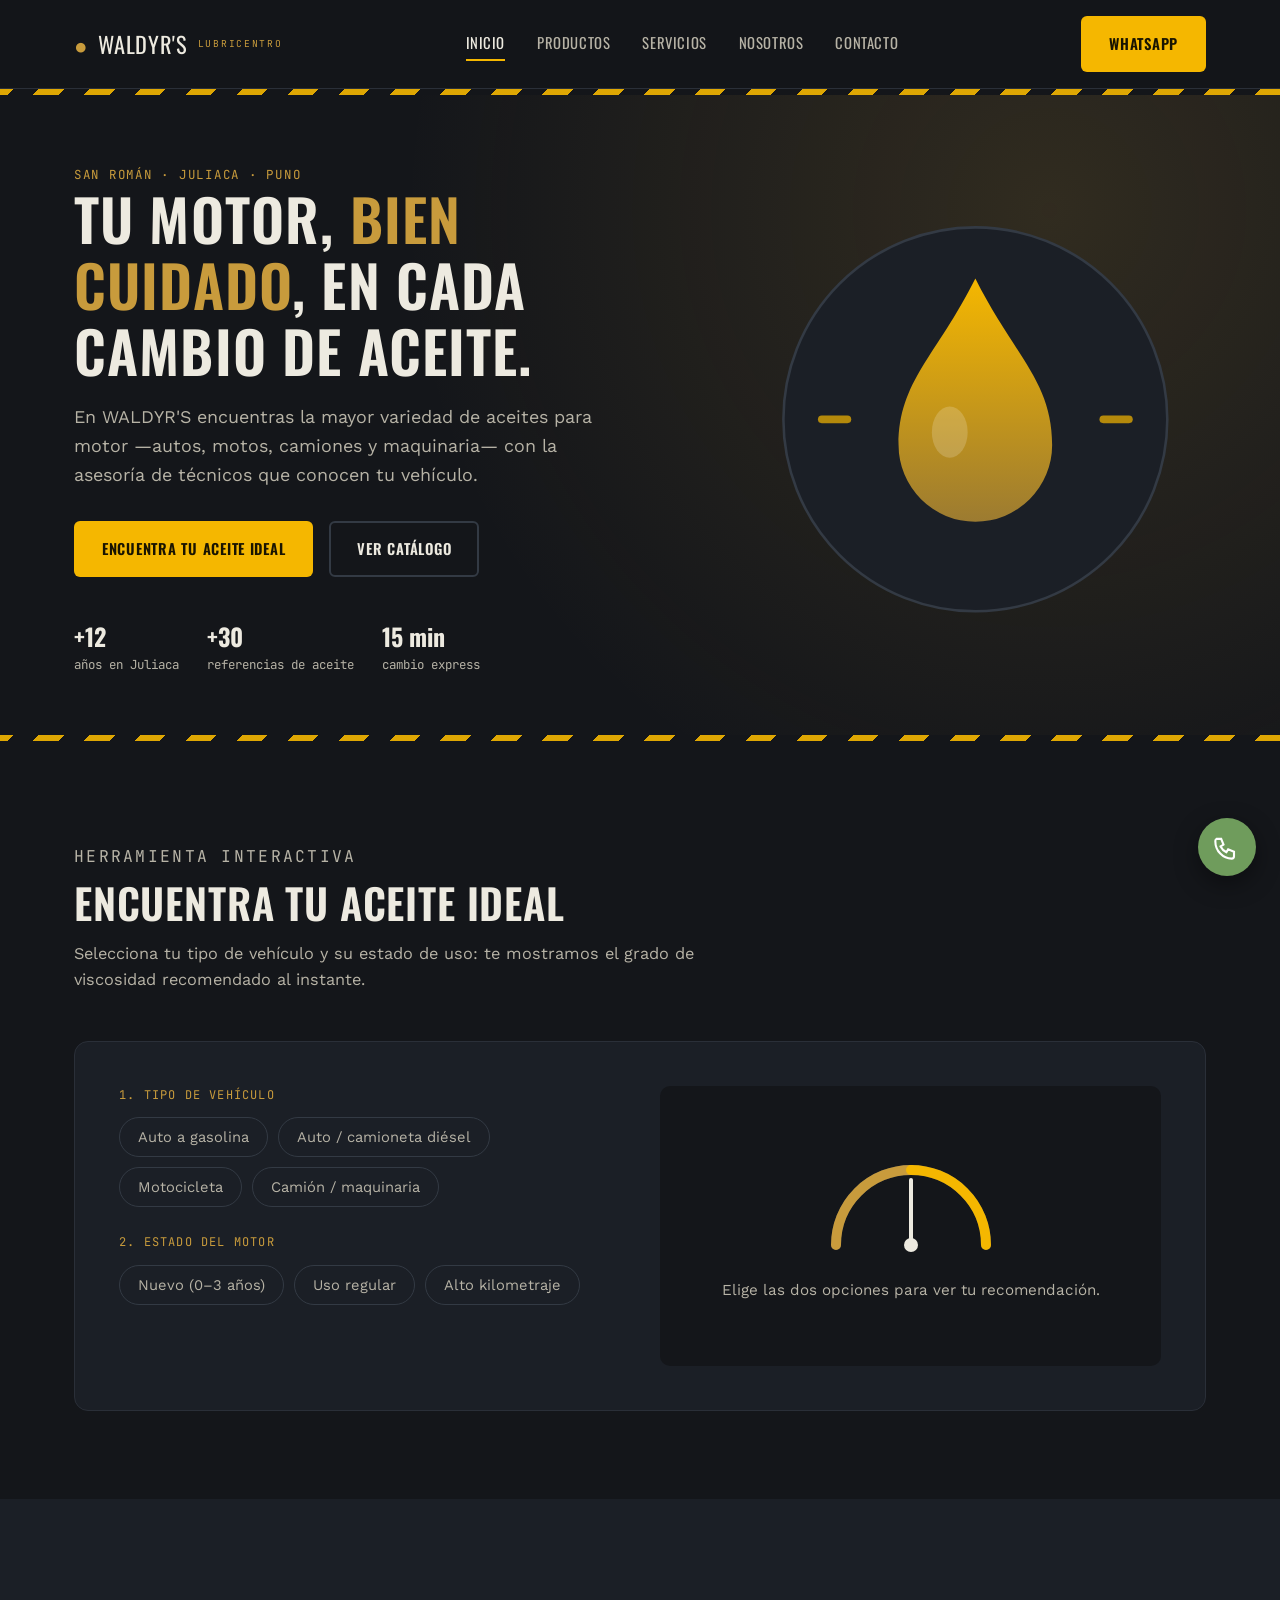
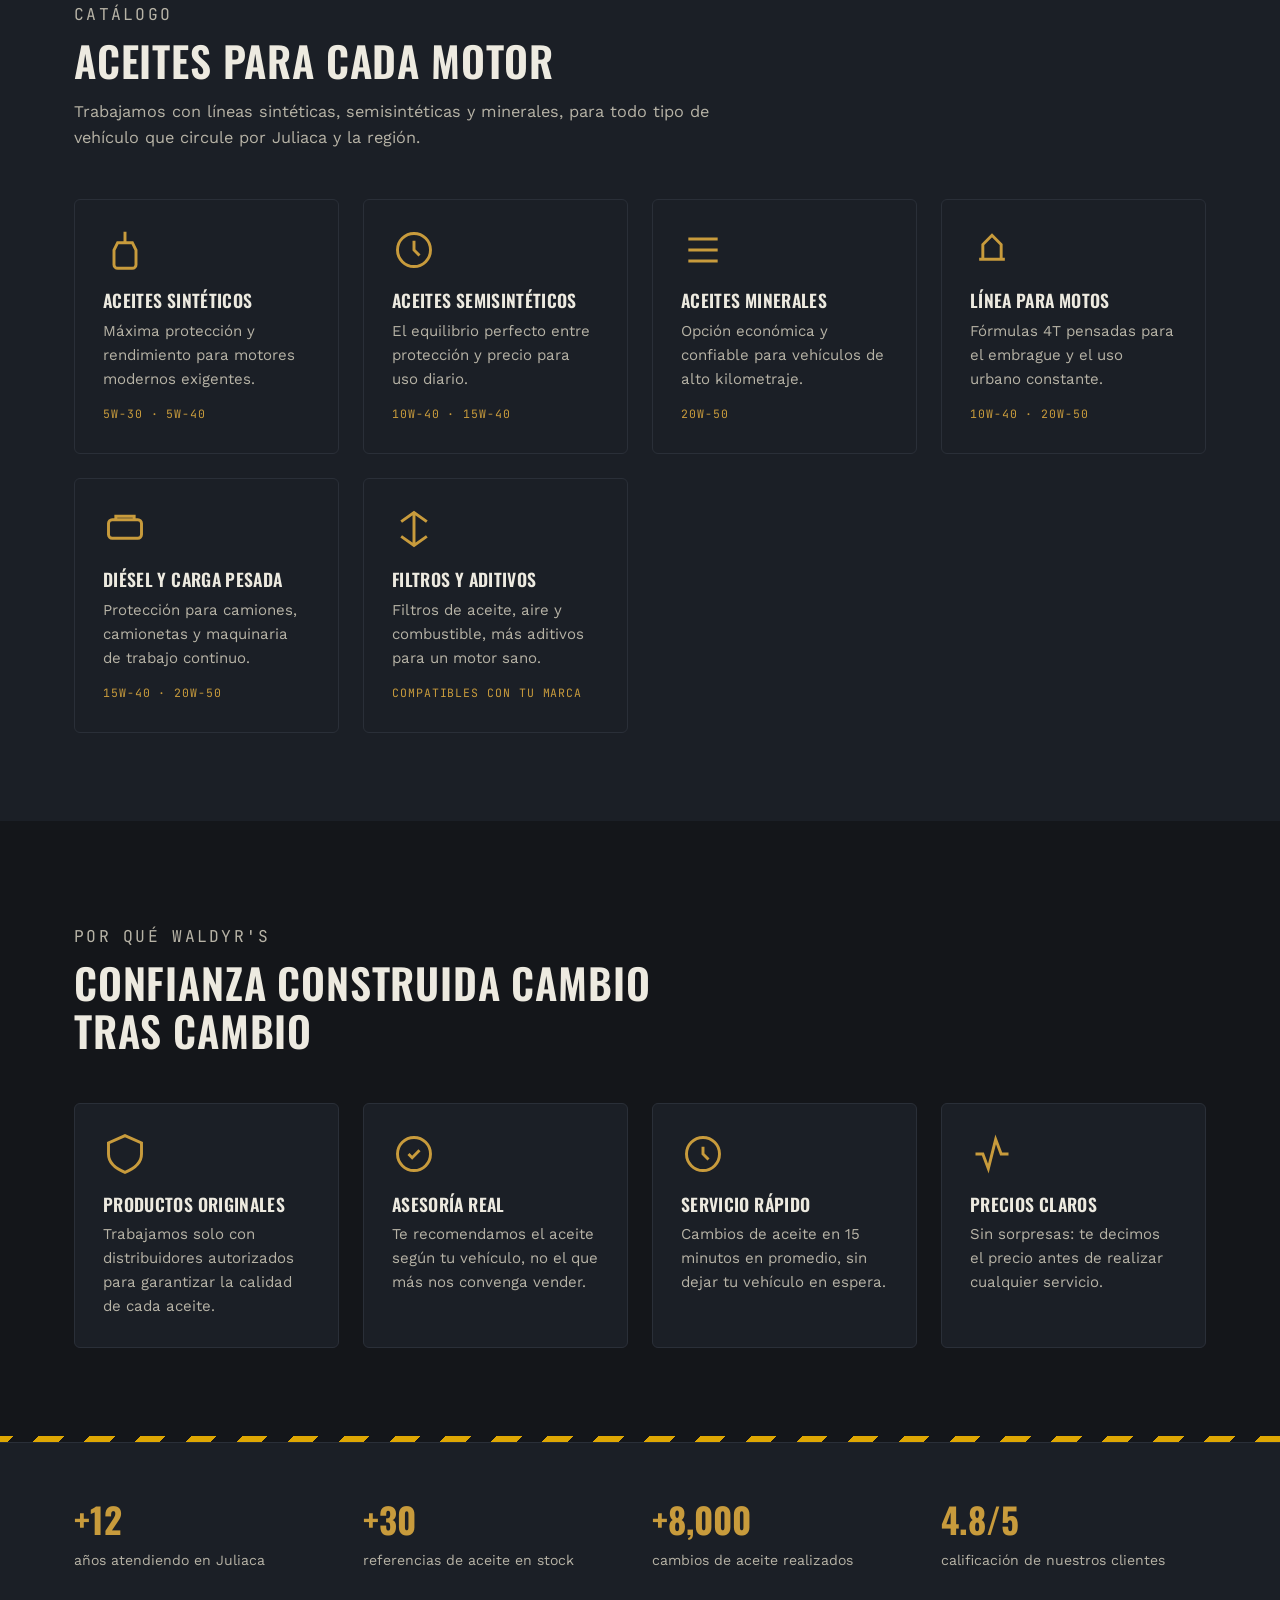
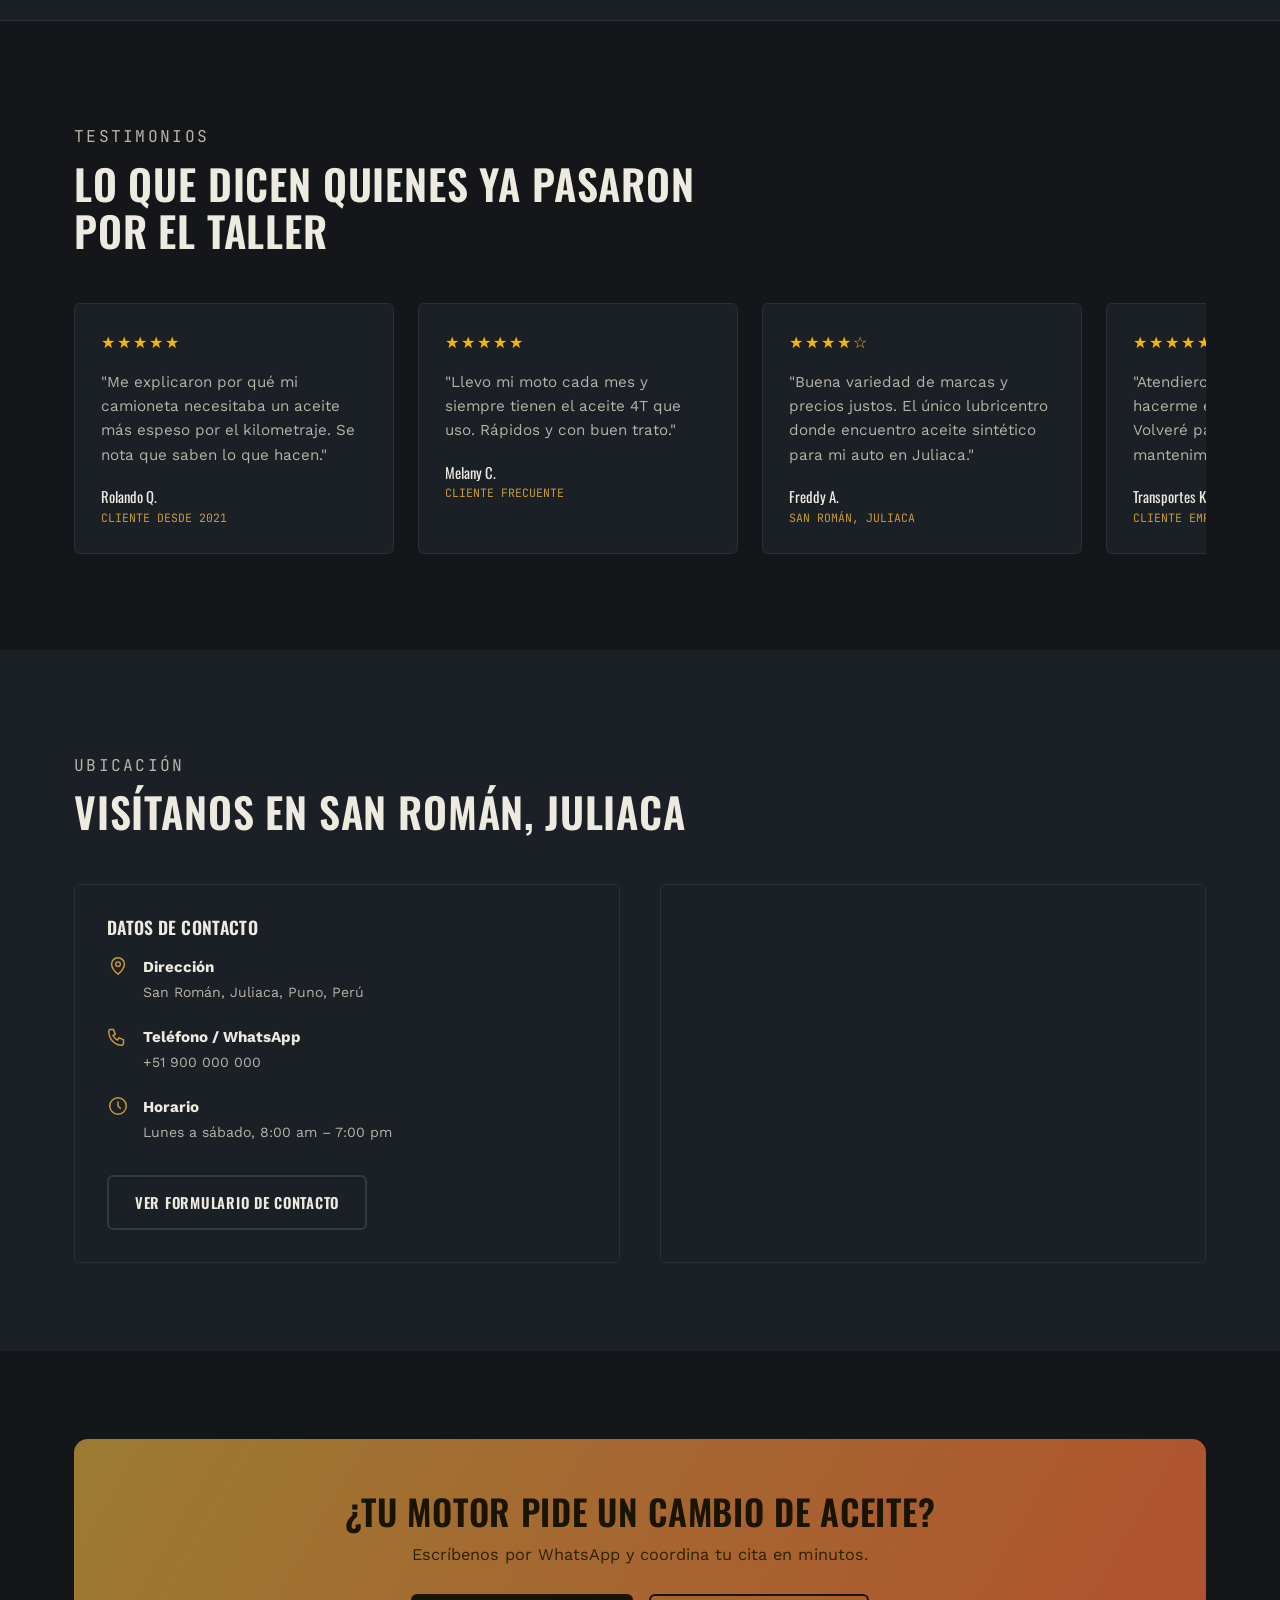
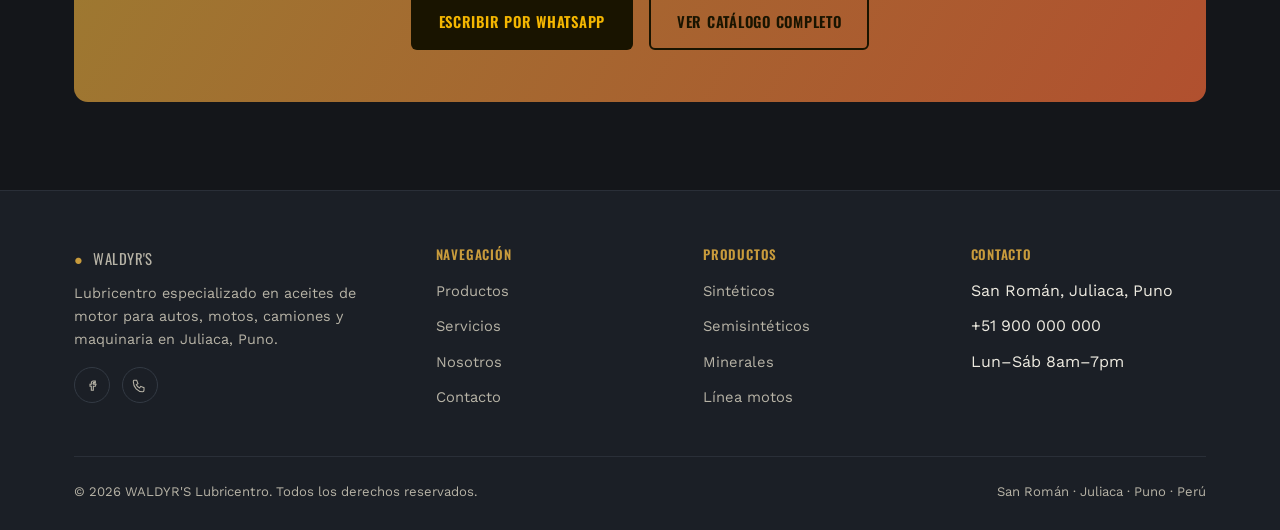
==== index.html @ ce8e9724 "Add files via upload" ====
<!DOCTYPE html>
<html lang="es">
<head>
<meta charset="UTF-8">
<meta name="viewport" content="width=device-width, initial-scale=1.0">
<title>WALDYR'S Lubricentro | Cambio de aceite en Juliaca, Puno</title>
<meta name="description" content="WALDYR'S Lubricentro en San Román, Juliaca: la mayor variedad de aceites de motor para autos, motos, camiones y maquinaria. Cambio de aceite, filtros y más.">
<link rel="icon" href="images/favicon.svg" type="image/svg+xml">
<link rel="stylesheet" href="css/style.css">
</head>
<body>

<header class="site-header">
  <nav class="nav">
    <a href="index.html" class="brand"><span class="drop">●</span> WALDYR'S <small>Lubricentro</small></a>
    <ul class="nav-links">
      <li><a href="index.html" class="active">Inicio</a></li>
      <li><a href="productos.html">Productos</a></li>
      <li><a href="servicios.html">Servicios</a></li>
      <li><a href="nosotros.html">Nosotros</a></li>
      <li><a href="contacto.html">Contacto</a></li>
    </ul>
    <div class="nav-cta">
      <a href="https://wa.me/51900000000" target="_blank" class="btn btn-primary">WhatsApp</a>
      <button class="burger" aria-label="Abrir menú" aria-expanded="false">
        <span></span><span></span><span></span>
      </button>
    </div>
  </nav>
</header>

<div class="hazard-divider"></div>

<!-- HERO -->
<section class="hero">
  <div class="container">
    <div class="hero-copy">
      <p class="eyebrow">San Román · Juliaca · Puno</p>
      <h1>Tu motor, <em>bien cuidado</em>, en cada cambio de aceite.</h1>
      <p class="lead">En WALDYR'S encuentras la mayor variedad de aceites para motor —autos, motos, camiones y maquinaria— con la asesoría de técnicos que conocen tu vehículo.</p>
      <div class="actions">
        <a href="#finder" class="btn btn-primary">Encuentra tu aceite ideal</a>
        <a href="productos.html" class="btn btn-outline">Ver catálogo</a>
      </div>
      <div class="trust">
        <div><strong>+12</strong>años en Juliaca</div>
        <div><strong>+30</strong>referencias de aceite</div>
        <div><strong>15 min</strong>cambio express</div>
      </div>
    </div>
    <div class="hero-art">
      <svg viewBox="0 0 360 360" xmlns="http://www.w3.org/2000/svg" aria-hidden="true">
        <defs>
          <linearGradient id="oilGrad" x1="0" y1="0" x2="0" y2="1">
            <stop offset="0%" stop-color="#f5b700"/>
            <stop offset="100%" stop-color="#9c7b31"/>
          </linearGradient>
        </defs>
        <circle cx="180" cy="180" r="150" fill="#1b1f26" stroke="#333a44" stroke-width="2"/>
        <path d="M180 70 C210 130 240 150 240 200 A60 60 0 1 1 120 200 C120 150 150 130 180 70 Z" fill="url(#oilGrad)"/>
        <ellipse cx="160" cy="190" rx="14" ry="20" fill="#fff" opacity="0.18"/>
        <g stroke="#f5b700" stroke-width="6" stroke-linecap="round" opacity="0.7">
          <line x1="60" y1="180" x2="80" y2="180"/>
          <line x1="280" y1="180" x2="300" y2="180"/>
        </g>
      </svg>
    </div>
  </div>
</section>

<div class="hazard-divider"></div>

<!-- ENCUENTRA TU ACEITE -->
<section id="finder">
  <div class="container">
    <div class="section-head reveal">
      <p class="eyebrow">Herramienta interactiva</p>
      <h2>Encuentra tu aceite ideal</h2>
      <p>Selecciona tu tipo de vehículo y su estado de uso: te mostramos el grado de viscosidad recomendado al instante.</p>
    </div>

    <div class="finder reveal">
      <div class="finder-controls">
        <fieldset>
          <legend>1. Tipo de vehículo</legend>
          <div class="pill-group">
            <button type="button" class="pill" data-vehicle="auto-gasolina">Auto a gasolina</button>
            <button type="button" class="pill" data-vehicle="auto-diesel">Auto / camioneta diésel</button>
            <button type="button" class="pill" data-vehicle="moto">Motocicleta</button>
            <button type="button" class="pill" data-vehicle="pesado">Camión / maquinaria</button>
          </div>
        </fieldset>
        <fieldset>
          <legend>2. Estado del motor</legend>
          <div class="pill-group">
            <button type="button" class="pill" data-uso="nuevo">Nuevo (0–3 años)</button>
            <button type="button" class="pill" data-uso="usado">Uso regular</button>
            <button type="button" class="pill" data-uso="alto-kilometraje">Alto kilometraje</button>
          </div>
        </fieldset>
      </div>

      <div class="finder-result">
        <div class="gauge-wrap">
          <svg viewBox="0 0 180 110" xmlns="http://www.w3.org/2000/svg" aria-hidden="true">
            <path d="M15 95 A75 75 0 0 1 165 95" fill="none" stroke="#333a44" stroke-width="10" stroke-linecap="round"/>
            <path d="M15 95 A75 75 0 0 1 90 20" fill="none" stroke="#c89b3c" stroke-width="10" stroke-linecap="round"/>
            <path d="M90 20 A75 75 0 0 1 165 95" fill="none" stroke="#f5b700" stroke-width="10" stroke-linecap="round"/>
            <g class="gauge-needle" style="transform:rotate(0deg)">
              <line x1="90" y1="95" x2="90" y2="30" stroke="#edeae0" stroke-width="4" stroke-linecap="round"/>
              <circle cx="90" cy="95" r="7" fill="#edeae0"/>
            </g>
          </svg>
        </div>
        <p class="placeholder">Elige las dos opciones para ver tu recomendación.</p>
        <div class="grade" style="display:none">5W-30</div>
        <div class="grade-label" style="display:none">Sintético</div>
        <p class="grade-desc" style="display:none"></p>
      </div>
    </div>
  </div>
</section>

<!-- CATEGORÍAS -->
<section style="background:var(--graphite)">
  <div class="container">
    <div class="section-head reveal">
      <p class="eyebrow">Catálogo</p>
      <h2>Aceites para cada motor</h2>
      <p>Trabajamos con líneas sintéticas, semisintéticas y minerales, para todo tipo de vehículo que circule por Juliaca y la región.</p>
    </div>
    <div class="grid">
      <div class="card reveal">
        <svg class="icon" viewBox="0 0 24 24" fill="none" stroke="currentColor" stroke-width="1.6"><path d="M12 2v6M8 8h8l2 4v8a2 2 0 0 1-2 2H8a2 2 0 0 1-2-2v-8l2-4Z"/></svg>
        <h3>Aceites sintéticos</h3>
        <p>Máxima protección y rendimiento para motores modernos exigentes.</p>
        <span class="tag">5W-30 · 5W-40</span>
      </div>
      <div class="card reveal">
        <svg class="icon" viewBox="0 0 24 24" fill="none" stroke="currentColor" stroke-width="1.6"><circle cx="12" cy="12" r="9"/><path d="M12 7v5l3 3"/></svg>
        <h3>Aceites semisintéticos</h3>
        <p>El equilibrio perfecto entre protección y precio para uso diario.</p>
        <span class="tag">10W-40 · 15W-40</span>
      </div>
      <div class="card reveal">
        <svg class="icon" viewBox="0 0 24 24" fill="none" stroke="currentColor" stroke-width="1.6"><path d="M4 12h16M4 6h16M4 18h16"/></svg>
        <h3>Aceites minerales</h3>
        <p>Opción económica y confiable para vehículos de alto kilometraje.</p>
        <span class="tag">20W-50</span>
      </div>
      <div class="card reveal">
        <svg class="icon" viewBox="0 0 24 24" fill="none" stroke="currentColor" stroke-width="1.6"><path d="M5 17h14M7 17V9l5-5 5 5v8"/></svg>
        <h3>Línea para motos</h3>
        <p>Fórmulas 4T pensadas para el embrague y el uso urbano constante.</p>
        <span class="tag">10W-40 · 20W-50</span>
      </div>
      <div class="card reveal">
        <svg class="icon" viewBox="0 0 24 24" fill="none" stroke="currentColor" stroke-width="1.6"><rect x="3" y="7" width="18" height="10" rx="2"/><path d="M7 7V5h10v2"/></svg>
        <h3>Diésel y carga pesada</h3>
        <p>Protección para camiones, camionetas y maquinaria de trabajo continuo.</p>
        <span class="tag">15W-40 · 20W-50</span>
      </div>
      <div class="card reveal">
        <svg class="icon" viewBox="0 0 24 24" fill="none" stroke="currentColor" stroke-width="1.6"><path d="M12 3v18M5 8l7-5 7 5M5 16l7 5 7-5"/></svg>
        <h3>Filtros y aditivos</h3>
        <p>Filtros de aceite, aire y combustible, más aditivos para un motor sano.</p>
        <span class="tag">Compatibles con tu marca</span>
      </div>
    </div>
  </div>
</section>

<!-- POR QUÉ ELEGIRNOS -->
<section>
  <div class="container">
    <div class="section-head reveal">
      <p class="eyebrow">Por qué WALDYR'S</p>
      <h2>Confianza construida cambio tras cambio</h2>
    </div>
    <div class="grid">
      <div class="card reveal">
        <svg class="icon" viewBox="0 0 24 24" fill="none" stroke="currentColor" stroke-width="1.6"><path d="M12 2 3 6v6c0 5 4 8 9 10 5-2 9-5 9-10V6l-9-4Z"/></svg>
        <h3>Productos originales</h3>
        <p>Trabajamos solo con distribuidores autorizados para garantizar la calidad de cada aceite.</p>
      </div>
      <div class="card reveal">
        <svg class="icon" viewBox="0 0 24 24" fill="none" stroke="currentColor" stroke-width="1.6"><circle cx="12" cy="12" r="9"/><path d="M9 12l2 2 4-4"/></svg>
        <h3>Asesoría real</h3>
        <p>Te recomendamos el aceite según tu vehículo, no el que más nos convenga vender.</p>
      </div>
      <div class="card reveal">
        <svg class="icon" viewBox="0 0 24 24" fill="none" stroke="currentColor" stroke-width="1.6"><path d="M12 8v4l3 3"/><circle cx="12" cy="12" r="9"/></svg>
        <h3>Servicio rápido</h3>
        <p>Cambios de aceite en 15 minutos en promedio, sin dejar tu vehículo en espera.</p>
      </div>
      <div class="card reveal">
        <svg class="icon" viewBox="0 0 24 24" fill="none" stroke="currentColor" stroke-width="1.6"><path d="M3 12h4l3 8 4-16 3 8h4"/></svg>
        <h3>Precios claros</h3>
        <p>Sin sorpresas: te decimos el precio antes de realizar cualquier servicio.</p>
      </div>
    </div>
  </div>
</section>

<div class="hazard-divider"></div>

<!-- ESTADÍSTICAS -->
<div class="stats-strip">
  <div class="container">
    <div class="stat reveal"><strong>+12</strong><span>años atendiendo en Juliaca</span></div>
    <div class="stat reveal"><strong>+30</strong><span>referencias de aceite en stock</span></div>
    <div class="stat reveal"><strong>+8,000</strong><span>cambios de aceite realizados</span></div>
    <div class="stat reveal"><strong>4.8/5</strong><span>calificación de nuestros clientes</span></div>
  </div>
</div>

<!-- TESTIMONIOS -->
<section class="testimonials">
  <div class="container">
    <div class="section-head reveal">
      <p class="eyebrow">Testimonios</p>
      <h2>Lo que dicen quienes ya pasaron por el taller</h2>
    </div>
    <div class="testi-track reveal">
      <div class="testi-card">
        <div class="stars">★★★★★</div>
        <p>"Me explicaron por qué mi camioneta necesitaba un aceite más espeso por el kilometraje. Se nota que saben lo que hacen."</p>
        <div class="who">Rolando Q. <span>Cliente desde 2021</span></div>
      </div>
      <div class="testi-card">
        <div class="stars">★★★★★</div>
        <p>"Llevo mi moto cada mes y siempre tienen el aceite 4T que uso. Rápidos y con buen trato."</p>
        <div class="who">Melany C. <span>Cliente frecuente</span></div>
      </div>
      <div class="testi-card">
        <div class="stars">★★★★☆</div>
        <p>"Buena variedad de marcas y precios justos. El único lubricentro donde encuentro aceite sintético para mi auto en Juliaca."</p>
        <div class="who">Freddy A. <span>San Román, Juliaca</span></div>
      </div>
      <div class="testi-card">
        <div class="stars">★★★★★</div>
        <p>"Atendieron mi camión de carga sin hacerme esperar toda la mañana. Volveré para el próximo mantenimiento."</p>
        <div class="who">Transportes Kantuta <span>Cliente empresa</span></div>
      </div>
    </div>
  </div>
</section>

<!-- UBICACIÓN -->
<section style="background:var(--graphite)">
  <div class="container">
    <div class="section-head reveal">
      <p class="eyebrow">Ubicación</p>
      <h2>Visítanos en San Román, Juliaca</h2>
    </div>
    <div class="location-grid reveal">
      <div class="location-info">
        <h3>Datos de contacto</h3>
        <div class="item">
          <svg viewBox="0 0 24 24" fill="none" stroke="currentColor" stroke-width="1.6"><path d="M12 21s-7-6.2-7-11a7 7 0 0 1 14 0c0 4.8-7 11-7 11Z"/><circle cx="12" cy="10" r="2.5"/></svg>
          <div><strong>Dirección</strong><span>San Román, Juliaca, Puno, Perú</span></div>
        </div>
        <div class="item">
          <svg viewBox="0 0 24 24" fill="none" stroke="currentColor" stroke-width="1.6"><path d="M3 5h4l2 5-2.5 1.5a11 11 0 0 0 5 5L13 14l5 2v4a2 2 0 0 1-2 2C8.6 22 2 15.4 2 7a2 2 0 0 1 1-2Z"/></svg>
          <div><strong>Teléfono / WhatsApp</strong><span>+51 900 000 000</span></div>
        </div>
        <div class="item">
          <svg viewBox="0 0 24 24" fill="none" stroke="currentColor" stroke-width="1.6"><circle cx="12" cy="12" r="9"/><path d="M12 7v5l3 3"/></svg>
          <div><strong>Horario</strong><span>Lunes a sábado, 8:00 am – 7:00 pm</span></div>
        </div>
        <a href="contacto.html" class="btn btn-outline" style="margin-top:10px">Ver formulario de contacto</a>
      </div>
      <div class="map-embed">
        <iframe
          src="https://www.google.com/maps?q=San%20Rom%C3%A1n%2C%20Juliaca%2C%20Puno%2C%20Peru&output=embed"
          loading="lazy"
          referrerpolicy="no-referrer-when-downgrade"
          title="Mapa de ubicación WALDYR'S en San Román, Juliaca">
        </iframe>
      </div>
    </div>
  </div>
</section>

<!-- CTA FINAL -->
<section>
  <div class="container">
    <div class="cta-band reveal">
      <h2>¿Tu motor pide un cambio de aceite?</h2>
      <p>Escríbenos por WhatsApp y coordina tu cita en minutos.</p>
      <div class="actions">
        <a href="https://wa.me/51900000000" target="_blank" class="btn btn-primary">Escribir por WhatsApp</a>
        <a href="productos.html" class="btn btn-outline">Ver catálogo completo</a>
      </div>
    </div>
  </div>
</section>

<footer class="site-footer">
  <div class="container">
    <div class="footer-grid">
      <div class="footer-brand">
        <a href="index.html" class="brand"><span class="drop">●</span> WALDYR'S</a>
        <p>Lubricentro especializado en aceites de motor para autos, motos, camiones y maquinaria en Juliaca, Puno.</p>
        <div class="social-row">
          <a href="#" aria-label="Facebook"><svg viewBox="0 0 24 24" fill="none" stroke="currentColor" stroke-width="1.6"><path d="M14 9h3V6h-3a3 3 0 0 0-3 3v2H9v3h2v6h3v-6h3l1-3h-4V9a1 1 0 0 1 1-1Z"/></svg></a>
          <a href="https://wa.me/51900000000" aria-label="WhatsApp"><svg viewBox="0 0 24 24" fill="none" stroke="currentColor" stroke-width="1.6"><path d="M3 5h4l2 5-2.5 1.5a11 11 0 0 0 5 5L13 14l5 2v4a2 2 0 0 1-2 2C8.6 22 2 15.4 2 7a2 2 0 0 1 1-2Z"/></svg></a>
        </div>
      </div>
      <div>
        <h4>Navegación</h4>
        <ul>
          <li><a href="productos.html">Productos</a></li>
          <li><a href="servicios.html">Servicios</a></li>
          <li><a href="nosotros.html">Nosotros</a></li>
          <li><a href="contacto.html">Contacto</a></li>
        </ul>
      </div>
      <div>
        <h4>Productos</h4>
        <ul>
          <li><a href="productos.html">Sintéticos</a></li>
          <li><a href="productos.html">Semisintéticos</a></li>
          <li><a href="productos.html">Minerales</a></li>
          <li><a href="productos.html">Línea motos</a></li>
        </ul>
      </div>
      <div>
        <h4>Contacto</h4>
        <ul>
          <li>San Román, Juliaca, Puno</li>
          <li>+51 900 000 000</li>
          <li>Lun–Sáb 8am–7pm</li>
        </ul>
      </div>
    </div>
    <div class="footer-bottom">
      <span>© <span data-year></span> WALDYR'S Lubricentro. Todos los derechos reservados.</span>
      <span>San Román · Juliaca · Puno · Perú</span>
    </div>
  </div>
</footer>

<a href="https://wa.me/51900000000" target="_blank" class="whatsapp-float" aria-label="Escribir por WhatsApp">
  <svg viewBox="0 0 24 24" fill="none" stroke="currentColor" stroke-width="1.8"><path d="M3 5h4l2 5-2.5 1.5a11 11 0 0 0 5 5L13 14l5 2v4a2 2 0 0 1-2 2C8.6 22 2 15.4 2 7a2 2 0 0 1 1-2Z"/></svg>
</a>

<script src="js/main.js"></script>
</body>
</html>
---- css/style.css ----
/* =========================================================
   WALDYR'S LUBRICENTRO — Sistema de diseño
   Paleta inspirada en el color del aceite de motor al trasluz
   y en las franjas de seguridad de un taller mecánico.
   ========================================================= */

@import url('https://fonts.googleapis.com/css2?family=Oswald:wght@400;500;600;700&family=Work+Sans:wght@400;500;600&family=JetBrains+Mono:wght@500&display=swap');

:root{
  /* Color */
  --asphalt: #14161a;      /* fondo principal */
  --graphite: #1b1f26;     /* superficies / tarjetas */
  --graphite-2: #23283149; /* superficies translúcidas */
  --steel: #333a44;        /* bordes y divisores */
  --steel-soft: #2a2f38;
  --oil-gold: #c89b3c;     /* acento primario — aceite al trasluz */
  --oil-gold-dim: #9c7b31;
  --safety-yellow: #f5b700;/* acento de acción — franja de taller */
  --rust: #b1502f;         /* alertas / detalle metal oxidado */
  --paper: #edeae0;        /* texto principal sobre oscuro */
  --paper-dim: #b7b3a6;    /* texto secundario */
  --success: #6f9c5c;

  /* Tipografía */
  --font-display: 'Oswald', 'Arial Narrow', sans-serif;
  --font-body: 'Work Sans', -apple-system, sans-serif;
  --font-mono: 'JetBrains Mono', monospace;

  /* Layout */
  --maxw: 1180px;
  --radius: 6px;
  --stripe-h: 6px;
}

*{ box-sizing:border-box; margin:0; padding:0; }
html{ scroll-behavior:smooth; }

body{
  background:var(--asphalt);
  color:var(--paper);
  font-family:var(--font-body);
  line-height:1.6;
  -webkit-font-smoothing:antialiased;
  overflow-x:hidden;
}

img,svg{ display:block; max-width:100%; }

a{ color:inherit; text-decoration:none; }

h1,h2,h3,h4{
  font-family:var(--font-display);
  text-transform:uppercase;
  letter-spacing:0.02em;
  font-weight:600;
  line-height:1.15;
}

.eyebrow{
  font-family:var(--font-mono);
  font-size:0.78rem;
  letter-spacing:0.14em;
  text-transform:uppercase;
  color:var(--oil-gold);
}

.container{
  max-width:var(--maxw);
  margin:0 auto;
  padding:0 24px;
}

section{ padding:88px 0; position:relative; }

/* Divisor de franja de seguridad — motivo recurrente del taller */
.hazard-divider{
  height:var(--stripe-h);
  width:100%;
  background:repeating-linear-gradient(
    -45deg,
    var(--safety-yellow) 0 18px,
    var(--asphalt) 18px 36px
  );
  opacity:0.9;
}

.section-head{
  max-width:640px;
  margin-bottom:48px;
}
.section-head h2{
  font-size:clamp(1.8rem, 3.4vw, 2.6rem);
  margin-top:10px;
  color:var(--paper);
}
.section-head p{
  margin-top:14px;
  color:var(--paper-dim);
  font-size:1.02rem;
}
.section-head.center{ text-align:center; margin-left:auto; margin-right:auto; }

/* ---------- Botones ---------- */
.btn{
  display:inline-flex;
  align-items:center;
  gap:10px;
  font-family:var(--font-display);
  text-transform:uppercase;
  letter-spacing:0.05em;
  font-size:0.92rem;
  font-weight:600;
  padding:14px 26px;
  border-radius:var(--radius);
  border:2px solid transparent;
  cursor:pointer;
  transition:transform .15s ease, background .2s ease, color .2s ease, border-color .2s ease;
}
.btn:active{ transform:translateY(1px); }

.btn-primary{
  background:var(--safety-yellow);
  color:#191400;
}
.btn-primary:hover{ background:#ffca2b; }

.btn-outline{
  border-color:var(--steel);
  color:var(--paper);
  background:transparent;
}
.btn-outline:hover{ border-color:var(--oil-gold); color:var(--oil-gold); }

.btn-ghost{
  color:var(--oil-gold);
  padding:14px 6px;
}
.btn-ghost:hover{ color:var(--safety-yellow); }

/* ---------- Header / Nav ---------- */
header.site-header{
  position:sticky;
  top:0;
  z-index:100;
  background:rgba(20,22,26,0.92);
  backdrop-filter:blur(8px);
  border-bottom:1px solid var(--steel-soft);
}
.nav{
  display:flex;
  align-items:center;
  justify-content:space-between;
  padding:16px 24px;
  max-width:var(--maxw);
  margin:0 auto;
}
.brand{
  display:flex;
  align-items:center;
  gap:10px;
  font-family:var(--font-display);
  font-size:1.4rem;
  letter-spacing:0.03em;
  color:var(--paper);
}
.brand small{
  display:block;
  font-family:var(--font-mono);
  font-size:0.6rem;
  letter-spacing:0.18em;
  color:var(--oil-gold);
  text-transform:uppercase;
}
.brand .drop{ color:var(--oil-gold); }

.nav-links{
  display:flex;
  align-items:center;
  gap:32px;
  list-style:none;
}
.nav-links a{
  font-family:var(--font-display);
  font-size:0.92rem;
  text-transform:uppercase;
  letter-spacing:0.04em;
  color:var(--paper-dim);
  position:relative;
  padding:4px 0;
  transition:color .2s ease;
}
.nav-links a:hover, .nav-links a.active{ color:var(--paper); }
.nav-links a.active::after{
  content:'';
  position:absolute;
  left:0; right:0; bottom:-4px;
  height:2px;
  background:var(--safety-yellow);
}

.nav-cta{ display:flex; align-items:center; gap:14px; }

.burger{
  display:none;
  flex-direction:column;
  gap:5px;
  background:none;
  border:none;
  cursor:pointer;
  padding:8px;
}
.burger span{ width:24px; height:2px; background:var(--paper); display:block; }

@media (max-width:900px){
  .nav-links{
    position:fixed;
    top:64px; left:0; right:0;
    background:var(--graphite);
    flex-direction:column;
    align-items:flex-start;
    gap:0;
    border-bottom:1px solid var(--steel);
    max-height:0;
    overflow:hidden;
    transition:max-height .3s ease;
  }
  .nav-links.open{ max-height:400px; }
  .nav-links li{ width:100%; }
  .nav-links a{ display:block; width:100%; padding:16px 24px; }
  .nav-links a.active::after{ display:none; }
  .nav-links a.active{ background:var(--graphite-2); }
  .burger{ display:flex; }
}

/* ---------- Hero ---------- */
.hero{
  padding:70px 0 60px;
  background:
    radial-gradient(circle at 82% 18%, rgba(200,155,60,0.16), transparent 55%),
    var(--asphalt);
}
.hero .container{
  display:grid;
  grid-template-columns:1.15fr 0.85fr;
  gap:48px;
  align-items:center;
}
.hero h1{
  font-size:clamp(2.4rem, 5vw, 3.6rem);
  color:var(--paper);
}
.hero h1 em{
  font-style:normal;
  color:var(--oil-gold);
}
.hero p.lead{
  margin-top:20px;
  font-size:1.12rem;
  color:var(--paper-dim);
  max-width:48ch;
}
.hero .actions{
  margin-top:32px;
  display:flex;
  gap:16px;
  flex-wrap:wrap;
}
.hero .trust{
  margin-top:40px;
  display:flex;
  gap:28px;
  flex-wrap:wrap;
}
.hero .trust div{ font-family:var(--font-mono); font-size:0.78rem; color:var(--paper-dim); }
.hero .trust strong{ display:block; font-family:var(--font-display); font-size:1.5rem; color:var(--paper); }

/* Gauge / dipstick illustration wrapper */
.hero-art{ position:relative; }
.hero-art svg{ width:100%; height:auto; }

/* ---------- Herramienta interactiva: Encuentra tu aceite ---------- */
.finder{
  background:var(--graphite);
  border:1px solid var(--steel-soft);
  border-radius:14px;
  padding:44px;
  display:grid;
  grid-template-columns:1fr 1fr;
  gap:40px;
}
.finder-controls fieldset{
  border:none;
  margin-bottom:26px;
}
.finder-controls legend{
  font-family:var(--font-mono);
  font-size:0.75rem;
  letter-spacing:0.1em;
  text-transform:uppercase;
  color:var(--oil-gold);
  margin-bottom:12px;
}
.pill-group{ display:flex; flex-wrap:wrap; gap:10px; }
.pill{
  border:1.5px solid var(--steel);
  background:transparent;
  color:var(--paper-dim);
  padding:10px 18px;
  border-radius:999px;
  font-family:var(--font-body);
  font-size:0.92rem;
  cursor:pointer;
  transition:all .18s ease;
}
.pill:hover{ border-color:var(--oil-gold); color:var(--paper); }
.pill.selected{
  background:var(--oil-gold);
  border-color:var(--oil-gold);
  color:#191400;
  font-weight:600;
}

.finder-result{
  background:var(--asphalt);
  border-radius:10px;
  padding:28px;
  display:flex;
  flex-direction:column;
  align-items:center;
  justify-content:center;
  text-align:center;
  min-height:280px;
}
.gauge-wrap{ width:180px; margin-bottom:18px; }
.gauge-needle{ transform-origin:90px 90px; transition:transform .6s cubic-bezier(.34,1.56,.64,1); }
.finder-result .grade{
  font-family:var(--font-display);
  font-size:2.2rem;
  color:var(--safety-yellow);
  letter-spacing:0.03em;
}
.finder-result .grade-label{
  font-family:var(--font-mono);
  font-size:0.75rem;
  color:var(--paper-dim);
  text-transform:uppercase;
  letter-spacing:0.1em;
  margin-top:6px;
}
.finder-result .grade-desc{
  margin-top:14px;
  color:var(--paper-dim);
  font-size:0.95rem;
  max-width:34ch;
}
.finder-result .placeholder{ color:var(--paper-dim); font-size:0.95rem; }

@media (max-width:860px){
  .finder{ grid-template-columns:1fr; padding:28px; }
  .hero .container{ grid-template-columns:1fr; }
  .hero-art{ order:-1; max-width:320px; margin:0 auto; }
}

/* ---------- Grid de categorías / productos ---------- */
.grid{
  display:grid;
  grid-template-columns:repeat(auto-fit, minmax(260px,1fr));
  gap:24px;
}
.card{
  background:var(--graphite);
  border:1px solid var(--steel-soft);
  border-radius:var(--radius);
  padding:28px;
  transition:border-color .2s ease, transform .2s ease;
}
.card:hover{ border-color:var(--oil-gold); transform:translateY(-3px); }
.card .icon{ width:44px; height:44px; margin-bottom:18px; color:var(--oil-gold); }
.card h3{ font-size:1.1rem; color:var(--paper); margin-bottom:8px; }
.card p{ color:var(--paper-dim); font-size:0.94rem; }
.card .tag{
  display:inline-block;
  margin-top:14px;
  font-family:var(--font-mono);
  font-size:0.72rem;
  letter-spacing:0.08em;
  color:var(--oil-gold);
  text-transform:uppercase;
}

/* ---------- Producto ficha (catálogo) ---------- */
.product{
  background:var(--graphite);
  border:1px solid var(--steel-soft);
  border-radius:var(--radius);
  overflow:hidden;
  display:flex;
  flex-direction:column;
}
.product-media{
  aspect-ratio:16/10;
  background:linear-gradient(135deg, var(--steel-soft), var(--asphalt));
  display:flex;
  align-items:center;
  justify-content:center;
}
.product-media svg{ width:60%; }
.product-body{ padding:22px; flex:1; display:flex; flex-direction:column; }
.product-body .cat{
  font-family:var(--font-mono);
  font-size:0.7rem;
  letter-spacing:0.08em;
  text-transform:uppercase;
  color:var(--oil-gold);
}
.product-body h3{ font-size:1.15rem; margin:8px 0 6px; color:var(--paper); }
.product-body p{ color:var(--paper-dim); font-size:0.9rem; flex:1; }
.product-body .specs{
  display:flex;
  gap:8px;
  flex-wrap:wrap;
  margin:14px 0;
}
.product-body .specs span{
  font-family:var(--font-mono);
  font-size:0.72rem;
  border:1px solid var(--steel);
  border-radius:4px;
  padding:4px 8px;
  color:var(--paper-dim);
}
.product-body .row{
  display:flex;
  align-items:center;
  justify-content:space-between;
  margin-top:auto;
}
.product-body .price{ font-family:var(--font-display); color:var(--safety-yellow); font-size:1.1rem; }

/* Filtros de catálogo */
.filters{
  display:flex;
  flex-wrap:wrap;
  gap:10px;
  margin-bottom:36px;
}

/* ---------- Franja de estadísticas ---------- */
.stats-strip{
  background:var(--graphite);
  border-top:1px solid var(--steel-soft);
  border-bottom:1px solid var(--steel-soft);
}
.stats-strip .container{
  display:grid;
  grid-template-columns:repeat(4, 1fr);
  gap:24px;
  padding:48px 24px;
}
.stat strong{
  display:block;
  font-family:var(--font-display);
  font-size:2.2rem;
  color:var(--oil-gold);
}
.stat span{ color:var(--paper-dim); font-size:0.88rem; }

@media (max-width:760px){
  .stats-strip .container{ grid-template-columns:repeat(2,1fr); }
}

/* ---------- Testimonios ---------- */
.testimonials{ position:relative; }
.testi-track{
  display:flex;
  overflow-x:auto;
  gap:24px;
  scroll-snap-type:x mandatory;
  padding-bottom:8px;
}
.testi-track::-webkit-scrollbar{ height:6px; }
.testi-track::-webkit-scrollbar-thumb{ background:var(--steel); border-radius:4px; }
.testi-card{
  scroll-snap-align:start;
  min-width:320px;
  max-width:360px;
  background:var(--graphite);
  border:1px solid var(--steel-soft);
  border-radius:var(--radius);
  padding:26px;
}
.testi-card .stars{ color:var(--safety-yellow); letter-spacing:2px; margin-bottom:14px; }
.testi-card p{ color:var(--paper-dim); font-size:0.95rem; }
.testi-card .who{
  margin-top:18px;
  font-family:var(--font-display);
  font-size:0.92rem;
  color:var(--paper);
}
.testi-card .who span{
  display:block;
  font-family:var(--font-mono);
  font-size:0.72rem;
  color:var(--oil-gold);
  text-transform:uppercase;
}

/* ---------- FAQ ---------- */
.faq-item{
  border-bottom:1px solid var(--steel-soft);
}
.faq-q{
  width:100%;
  background:none;
  border:none;
  color:var(--paper);
  text-align:left;
  padding:22px 4px;
  font-family:var(--font-display);
  font-size:1.02rem;
  text-transform:none;
  letter-spacing:0;
  display:flex;
  justify-content:space-between;
  align-items:center;
  cursor:pointer;
}
.faq-q .plus{
  font-size:1.4rem;
  color:var(--oil-gold);
  transition:transform .25s ease;
}
.faq-item.open .faq-q .plus{ transform:rotate(45deg); }
.faq-a{
  max-height:0;
  overflow:hidden;
  transition:max-height .3s ease;
  color:var(--paper-dim);
  font-size:0.94rem;
}
.faq-item.open .faq-a{ padding-bottom:22px; }

/* ---------- Ubicación / mapa ---------- */
.location-grid{
  display:grid;
  grid-template-columns:1fr 1fr;
  gap:40px;
  align-items:stretch;
}
.location-info{
  background:var(--graphite);
  border:1px solid var(--steel-soft);
  border-radius:var(--radius);
  padding:32px;
}
.location-info h3{ font-size:1.1rem; color:var(--paper); margin-bottom:18px; }
.location-info .item{
  display:flex;
  gap:14px;
  margin-bottom:20px;
}
.location-info .item svg{ width:22px; height:22px; color:var(--oil-gold); flex-shrink:0; }
.location-info .item strong{ display:block; color:var(--paper); font-size:0.95rem; }
.location-info .item span{ color:var(--paper-dim); font-size:0.88rem; }
.map-embed{
  border-radius:var(--radius);
  overflow:hidden;
  border:1px solid var(--steel-soft);
  min-height:340px;
}
.map-embed iframe{ width:100%; height:100%; min-height:340px; border:0; filter:grayscale(0.3) contrast(1.05); }

@media (max-width:860px){ .location-grid{ grid-template-columns:1fr; } }

/* ---------- Formulario de contacto ---------- */
.contact-grid{
  display:grid;
  grid-template-columns:1fr 1fr;
  gap:48px;
}
form.contact-form{
  background:var(--graphite);
  border:1px solid var(--steel-soft);
  border-radius:var(--radius);
  padding:36px;
}
.field{ margin-bottom:20px; }
.field label{
  display:block;
  font-family:var(--font-mono);
  font-size:0.75rem;
  letter-spacing:0.08em;
  text-transform:uppercase;
  color:var(--oil-gold);
  margin-bottom:8px;
}
.field input, .field select, .field textarea{
  width:100%;
  background:var(--asphalt);
  border:1.5px solid var(--steel);
  border-radius:4px;
  padding:12px 14px;
  color:var(--paper);
  font-family:var(--font-body);
  font-size:0.95rem;
}
.field input:focus, .field select:focus, .field textarea:focus{
  outline:none;
  border-color:var(--oil-gold);
}
.field textarea{ resize:vertical; min-height:110px; }
.form-note{
  margin-top:14px;
  font-size:0.82rem;
  color:var(--paper-dim);
}
.form-success{
  display:none;
  background:rgba(111,156,92,0.12);
  border:1px solid var(--success);
  color:var(--success);
  padding:14px 16px;
  border-radius:6px;
  font-size:0.9rem;
  margin-top:16px;
}
.form-success.show{ display:block; }

.contact-side .item{
  display:flex;
  gap:16px;
  margin-bottom:28px;
}
.contact-side .item svg{ width:26px; height:26px; color:var(--oil-gold); flex-shrink:0; }
.contact-side .item strong{ display:block; font-family:var(--font-display); color:var(--paper); font-size:1rem; }
.contact-side .item span, .contact-side .item a{ color:var(--paper-dim); font-size:0.92rem; }
.contact-side .item a:hover{ color:var(--oil-gold); }

@media (max-width:860px){ .contact-grid{ grid-template-columns:1fr; } }

/* ---------- Página de encabezado interno (productos/servicios/etc) ---------- */
.page-hero{
  padding:64px 0 48px;
  background:linear-gradient(180deg, var(--graphite), var(--asphalt));
  border-bottom:1px solid var(--steel-soft);
}
.page-hero h1{ font-size:clamp(2rem,4vw,2.8rem); }
.page-hero p{ margin-top:14px; color:var(--paper-dim); max-width:60ch; }
.breadcrumb{
  font-family:var(--font-mono);
  font-size:0.78rem;
  color:var(--paper-dim);
  margin-bottom:16px;
  text-transform:uppercase;
  letter-spacing:0.06em;
}
.breadcrumb a{ color:var(--oil-gold); }

/* ---------- Servicios (lista con pasos) ---------- */
.service-row{
  display:grid;
  grid-template-columns:auto 1fr auto;
  gap:24px;
  align-items:center;
  padding:28px 0;
  border-bottom:1px solid var(--steel-soft);
}
.service-row .num{
  font-family:var(--font-mono);
  font-size:0.85rem;
  color:var(--oil-gold);
  border:1px solid var(--steel);
  border-radius:50%;
  width:42px; height:42px;
  display:flex;
  align-items:center;
  justify-content:center;
}
.service-row h3{ font-size:1.1rem; color:var(--paper); text-transform:none; letter-spacing:0; }
.service-row p{ color:var(--paper-dim); font-size:0.92rem; margin-top:4px; }
.service-row .time{
  font-family:var(--font-mono);
  font-size:0.8rem;
  color:var(--paper-dim);
  white-space:nowrap;
}
@media (max-width:640px){
  .service-row{ grid-template-columns:auto 1fr; }
  .service-row .time{ grid-column:2; }
}

/* ---------- Nosotros: timeline ---------- */
.timeline{ position:relative; padding-left:32px; border-left:2px solid var(--steel-soft); }
.timeline-item{ position:relative; padding-bottom:40px; }
.timeline-item::before{
  content:'';
  position:absolute;
  left:-38px; top:2px;
  width:14px; height:14px;
  border-radius:50%;
  background:var(--safety-yellow);
  border:3px solid var(--asphalt);
}
.timeline-item .year{
  font-family:var(--font-mono);
  color:var(--oil-gold);
  font-size:0.85rem;
}
.timeline-item h3{ font-size:1.05rem; margin:6px 0; color:var(--paper); text-transform:none; letter-spacing:0; }
.timeline-item p{ color:var(--paper-dim); font-size:0.92rem; max-width:60ch; }

.values-grid{ display:grid; grid-template-columns:repeat(auto-fit,minmax(220px,1fr)); gap:22px; margin-top:20px; }

/* ---------- CTA banda final ---------- */
.cta-band{
  background:linear-gradient(120deg, var(--oil-gold-dim), var(--rust));
  border-radius:14px;
  padding:52px;
  text-align:center;
}
.cta-band h2{ color:#191400; font-size:clamp(1.6rem,3vw,2.2rem); }
.cta-band p{ color:#2b2100; margin-top:10px; font-size:1.02rem; }
.cta-band .actions{ margin-top:26px; display:flex; gap:16px; justify-content:center; flex-wrap:wrap; }
.cta-band .btn-primary{ background:#191400; color:var(--safety-yellow); }
.cta-band .btn-primary:hover{ background:#000; }
.cta-band .btn-outline{ border-color:#191400; color:#191400; }
.cta-band .btn-outline:hover{ background:#191400; color:var(--safety-yellow); }

/* ---------- Footer ---------- */
footer.site-footer{
  border-top:1px solid var(--steel-soft);
  padding:56px 0 28px;
  background:var(--graphite);
}
.footer-grid{
  display:grid;
  grid-template-columns:1.4fr 1fr 1fr 1fr;
  gap:32px;
  margin-bottom:36px;
}
.footer-grid h4{
  font-size:0.82rem;
  color:var(--oil-gold);
  margin-bottom:16px;
  letter-spacing:0.06em;
}
.footer-grid ul{ list-style:none; }
.footer-grid li{ margin-bottom:10px; }
.footer-grid a{ color:var(--paper-dim); font-size:0.92rem; }
.footer-grid a:hover{ color:var(--paper); }
.footer-brand p{ color:var(--paper-dim); font-size:0.9rem; margin-top:12px; max-width:32ch; }
.social-row{ display:flex; gap:12px; margin-top:16px; }
.social-row a{
  width:36px; height:36px;
  border:1px solid var(--steel);
  border-radius:50%;
  display:flex;
  align-items:center;
  justify-content:center;
}
.social-row a:hover{ border-color:var(--oil-gold); }
.social-row svg{ width:16px; height:16px; }
.footer-bottom{
  border-top:1px solid var(--steel-soft);
  padding-top:24px;
  display:flex;
  justify-content:space-between;
  flex-wrap:wrap;
  gap:12px;
  font-size:0.82rem;
  color:var(--paper-dim);
}
@media (max-width:860px){
  .footer-grid{ grid-template-columns:1fr 1fr; }
}

/* ---------- Botón flotante de WhatsApp ---------- */
.whatsapp-float{
  position:fixed;
  bottom:24px;
  right:24px;
  width:58px; height:58px;
  background:var(--success);
  border-radius:50%;
  display:flex;
  align-items:center;
  justify-content:center;
  box-shadow:0 8px 24px rgba(0,0,0,0.4);
  z-index:200;
  transition:transform .2s ease;
}
.whatsapp-float:hover{ transform:scale(1.08); }
.whatsapp-float svg{ width:28px; height:28px; color:#fff; }

/* ---------- Utilidades de animación al hacer scroll ---------- */
.reveal{
  opacity:0;
  transform:translateY(24px);
  transition:opacity .6s ease, transform .6s ease;
}
.reveal.visible{ opacity:1; transform:translateY(0); }

@media (prefers-reduced-motion: reduce){
  html{ scroll-behavior:auto; }
  .reveal{ opacity:1; transform:none; transition:none; }
  .gauge-needle{ transition:none; }
}

/* Foco visible para accesibilidad */
a:focus-visible, button:focus-visible, input:focus-visible, select:focus-visible, textarea:focus-visible{
  outline:2px solid var(--safety-yellow);
  outline-offset:2px;
}

@media (max-width:640px){
  section{ padding:64px 0; }
  .cta-band{ padding:36px 22px; }
}
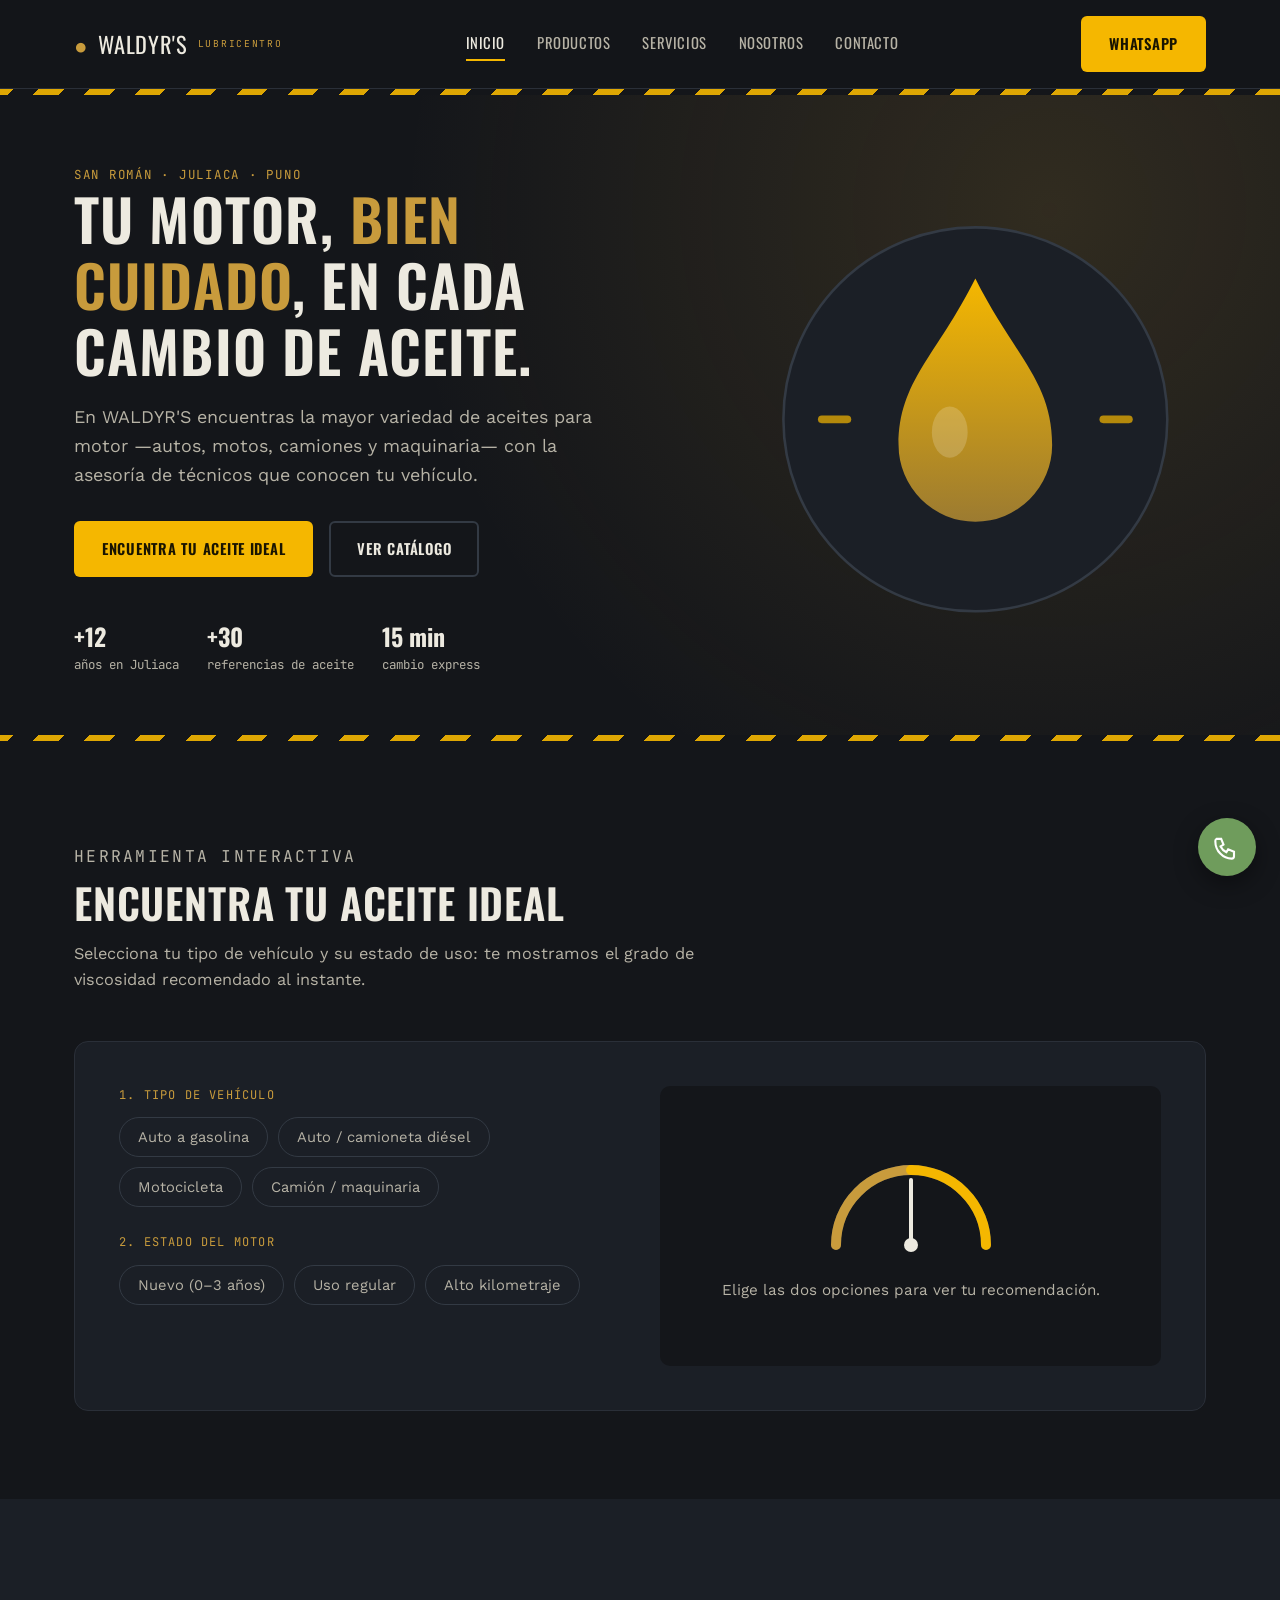
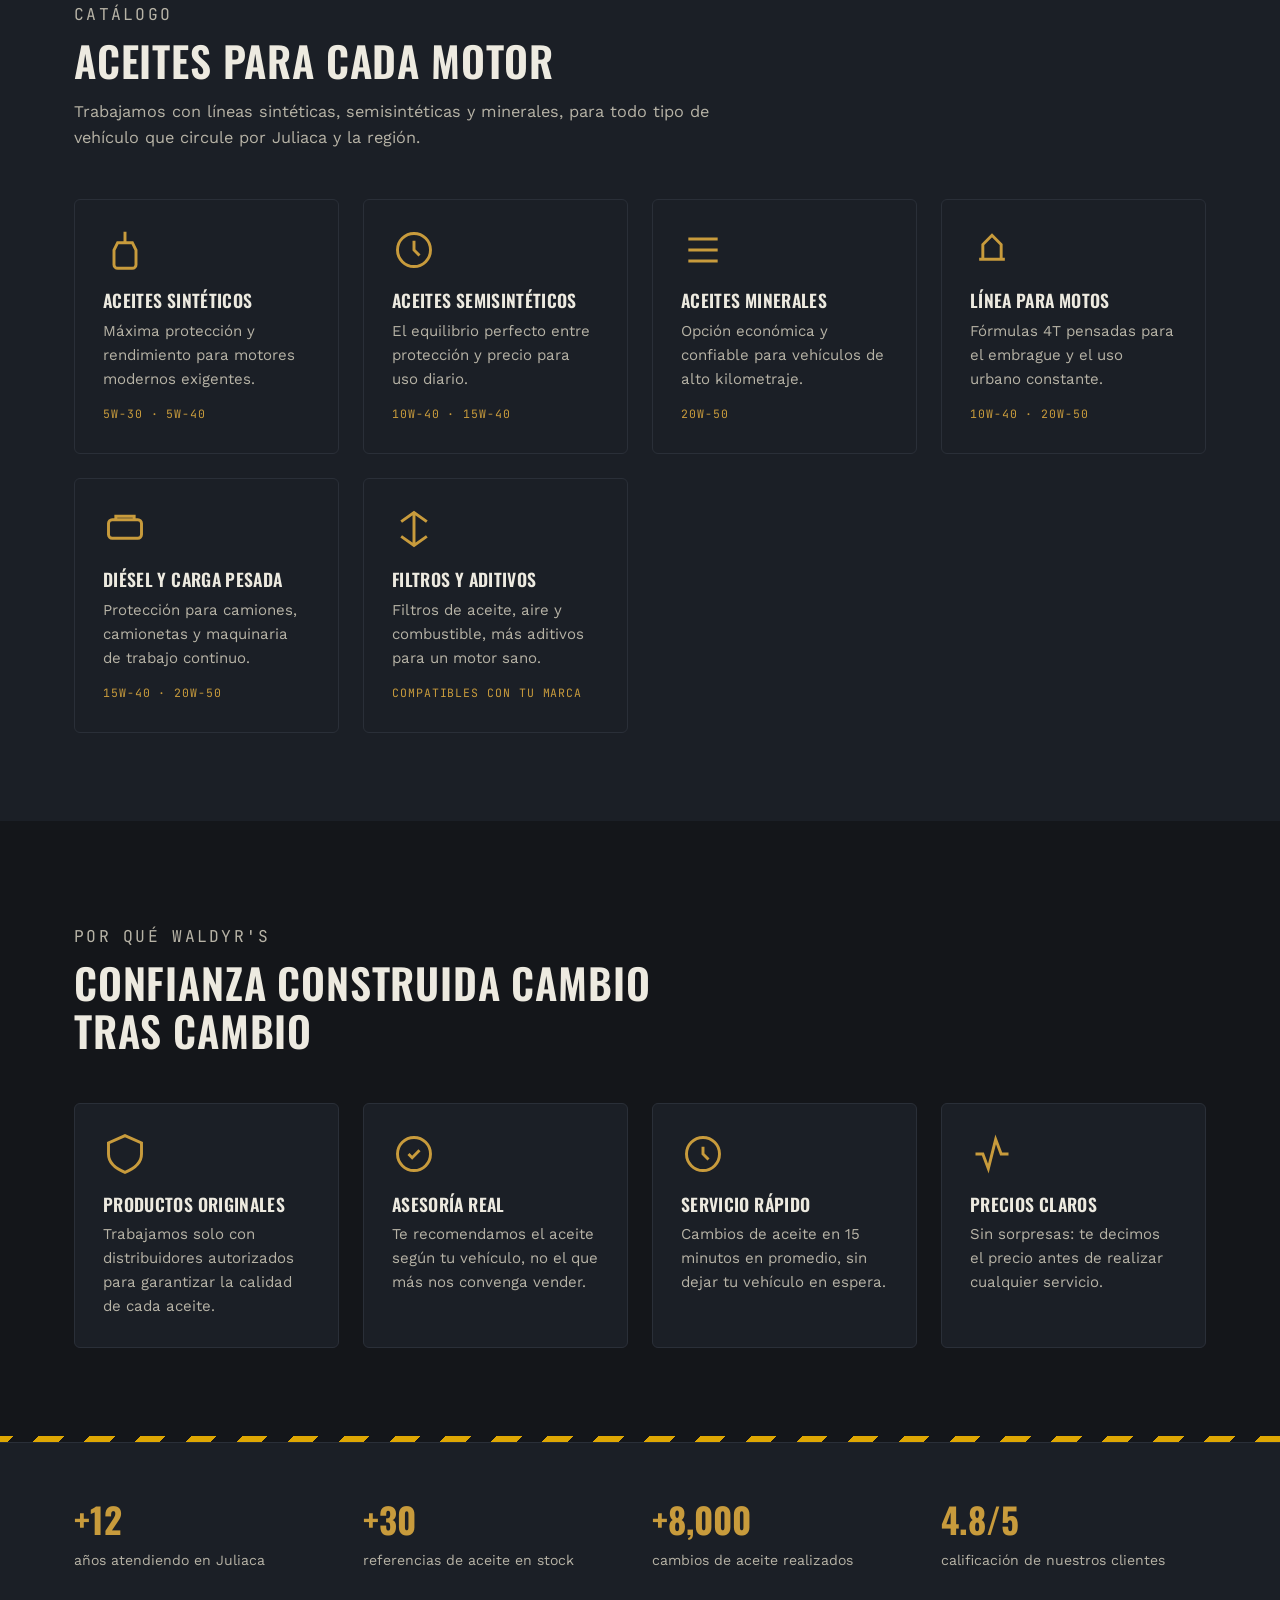
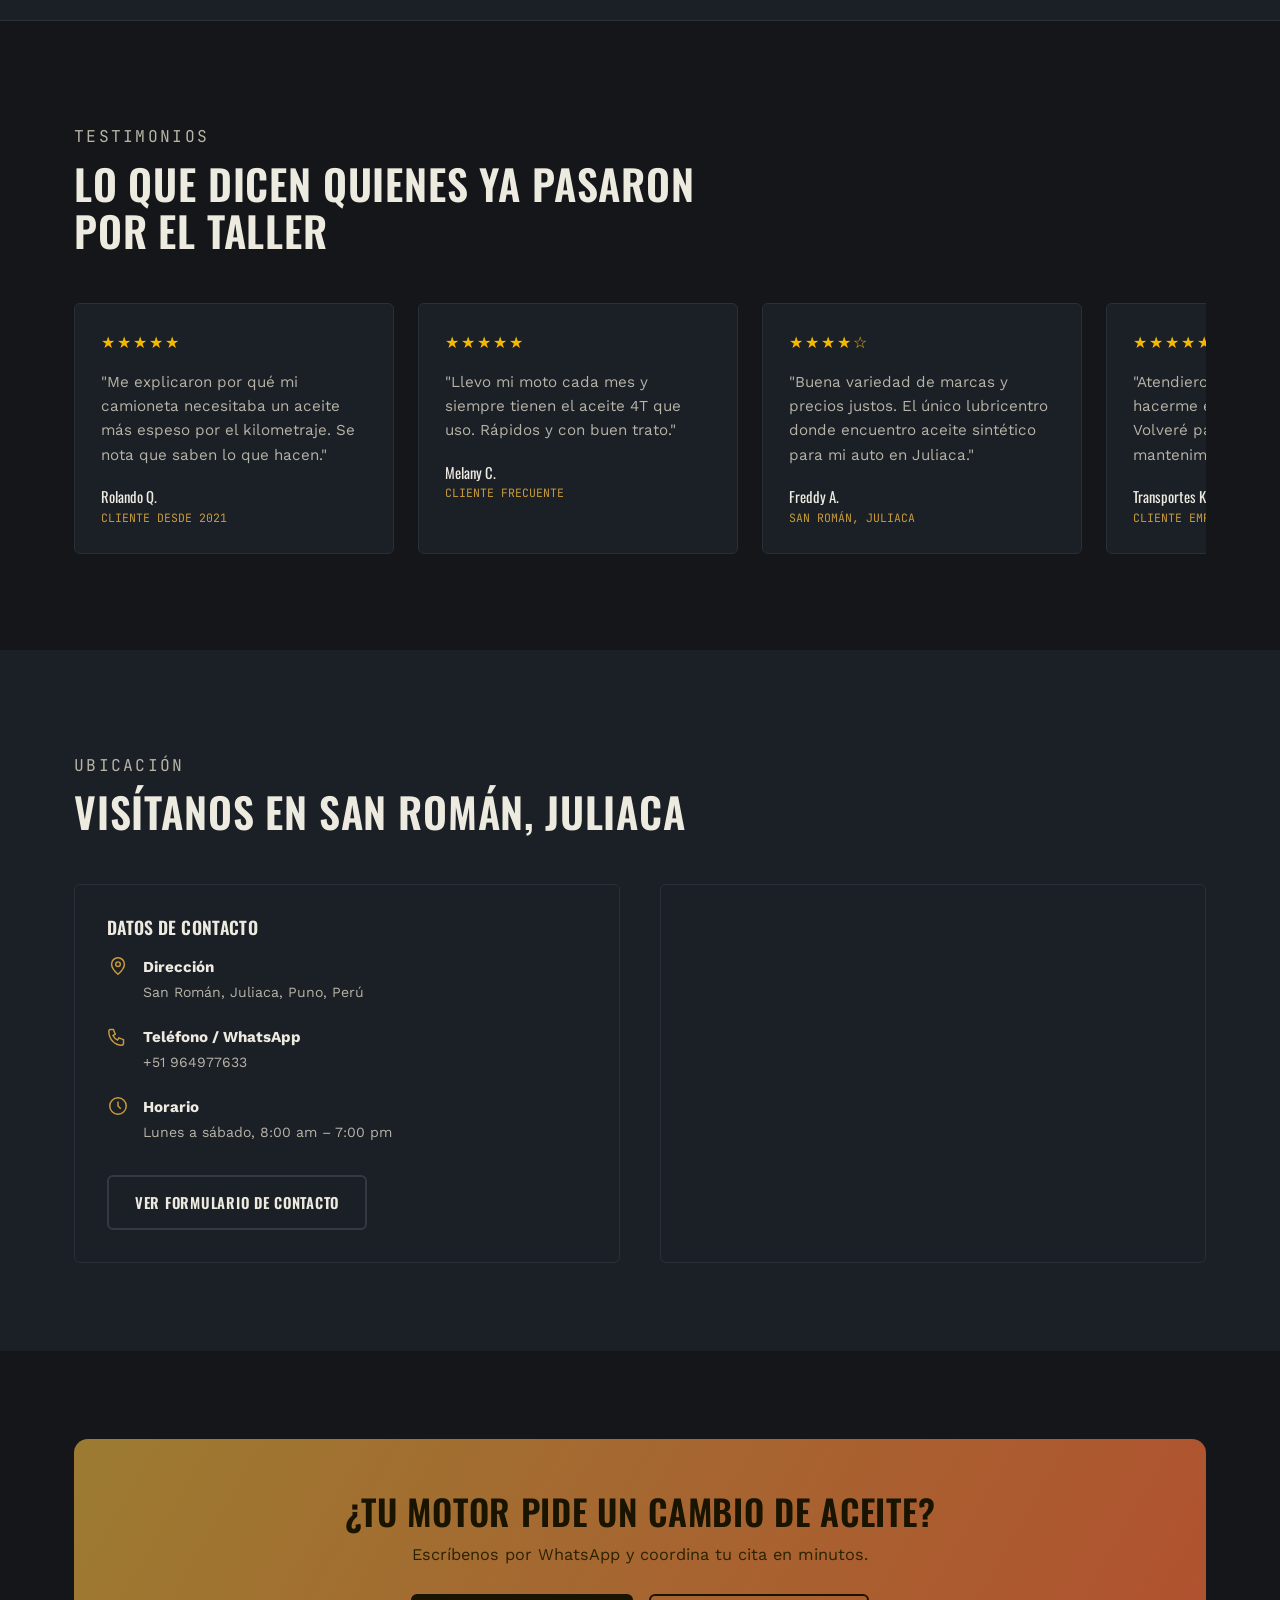
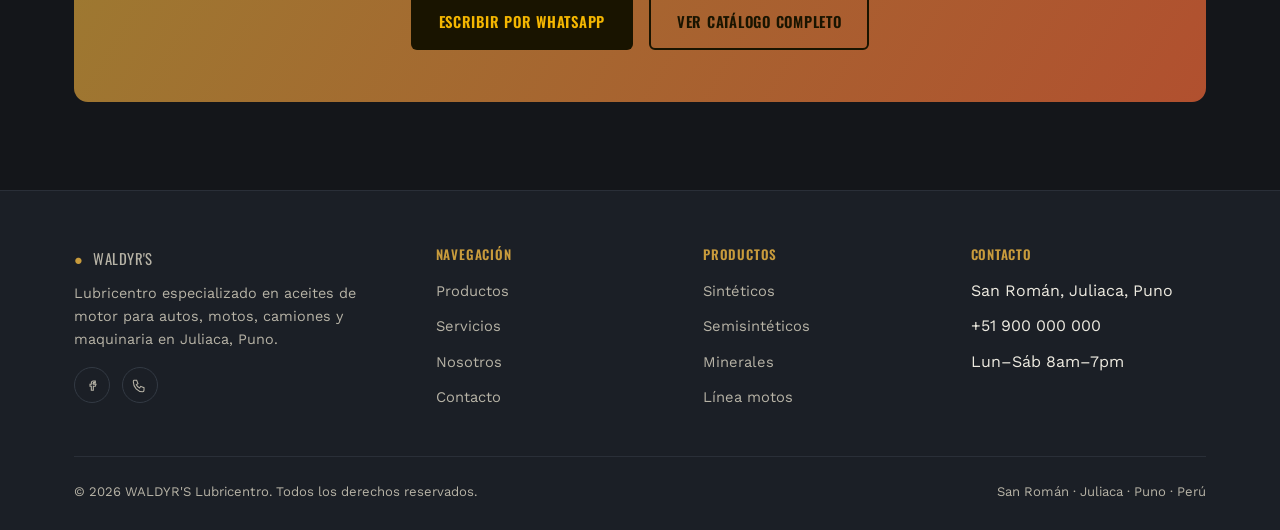
==== commit ea7ca4b1: "Update index.html" ====
--- a/index.html
+++ b/index.html
@@ -262,7 +262,7 @@
         </div>
         <div class="item">
           <svg viewBox="0 0 24 24" fill="none" stroke="currentColor" stroke-width="1.6"><path d="M3 5h4l2 5-2.5 1.5a11 11 0 0 0 5 5L13 14l5 2v4a2 2 0 0 1-2 2C8.6 22 2 15.4 2 7a2 2 0 0 1 1-2Z"/></svg>
-          <div><strong>Teléfono / WhatsApp</strong><span>+51 900 000 000</span></div>
+          <div><strong>Teléfono / WhatsApp</strong><span>+51 964977633</span></div>
         </div>
         <div class="item">
           <svg viewBox="0 0 24 24" fill="none" stroke="currentColor" stroke-width="1.6"><circle cx="12" cy="12" r="9"/><path d="M12 7v5l3 3"/></svg>
@@ -289,7 +289,7 @@
       <h2>¿Tu motor pide un cambio de aceite?</h2>
       <p>Escríbenos por WhatsApp y coordina tu cita en minutos.</p>
       <div class="actions">
-        <a href="https://wa.me/51900000000" target="_blank" class="btn btn-primary">Escribir por WhatsApp</a>
+        <a href="https://wa.me/51964977633" target="_blank" class="btn btn-primary">Escribir por WhatsApp</a>
         <a href="productos.html" class="btn btn-outline">Ver catálogo completo</a>
       </div>
     </div>
@@ -304,7 +304,7 @@
         <p>Lubricentro especializado en aceites de motor para autos, motos, camiones y maquinaria en Juliaca, Puno.</p>
         <div class="social-row">
           <a href="#" aria-label="Facebook"><svg viewBox="0 0 24 24" fill="none" stroke="currentColor" stroke-width="1.6"><path d="M14 9h3V6h-3a3 3 0 0 0-3 3v2H9v3h2v6h3v-6h3l1-3h-4V9a1 1 0 0 1 1-1Z"/></svg></a>
-          <a href="https://wa.me/51900000000" aria-label="WhatsApp"><svg viewBox="0 0 24 24" fill="none" stroke="currentColor" stroke-width="1.6"><path d="M3 5h4l2 5-2.5 1.5a11 11 0 0 0 5 5L13 14l5 2v4a2 2 0 0 1-2 2C8.6 22 2 15.4 2 7a2 2 0 0 1 1-2Z"/></svg></a>
+          <a href="https://wa.me/51964977633" aria-label="WhatsApp"><svg viewBox="0 0 24 24" fill="none" stroke="currentColor" stroke-width="1.6"><path d="M3 5h4l2 5-2.5 1.5a11 11 0 0 0 5 5L13 14l5 2v4a2 2 0 0 1-2 2C8.6 22 2 15.4 2 7a2 2 0 0 1 1-2Z"/></svg></a>
         </div>
       </div>
       <div>
@@ -341,7 +341,7 @@
   </div>
 </footer>
 
-<a href="https://wa.me/51900000000" target="_blank" class="whatsapp-float" aria-label="Escribir por WhatsApp">
+<a href="https://wa.me/51964977633" target="_blank" class="whatsapp-float" aria-label="Escribir por WhatsApp">
   <svg viewBox="0 0 24 24" fill="none" stroke="currentColor" stroke-width="1.8"><path d="M3 5h4l2 5-2.5 1.5a11 11 0 0 0 5 5L13 14l5 2v4a2 2 0 0 1-2 2C8.6 22 2 15.4 2 7a2 2 0 0 1 1-2Z"/></svg>
 </a>
 
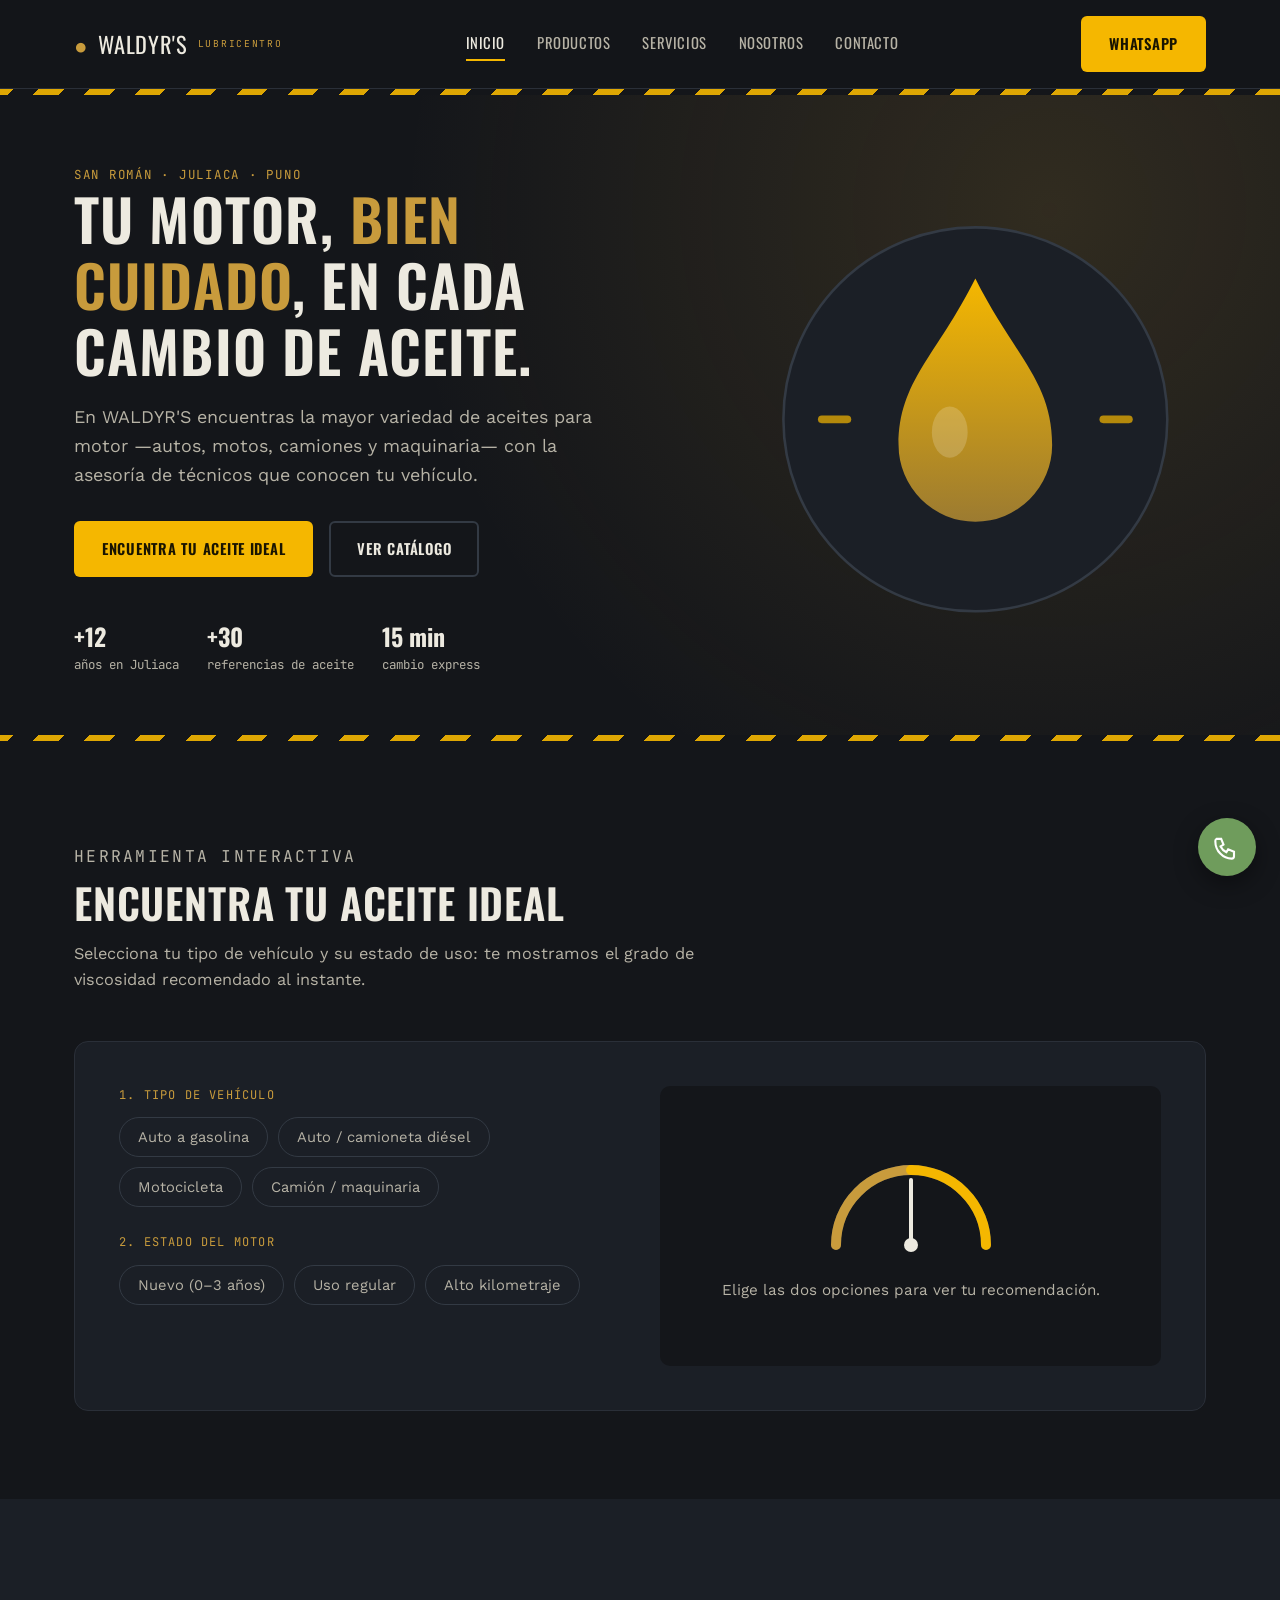
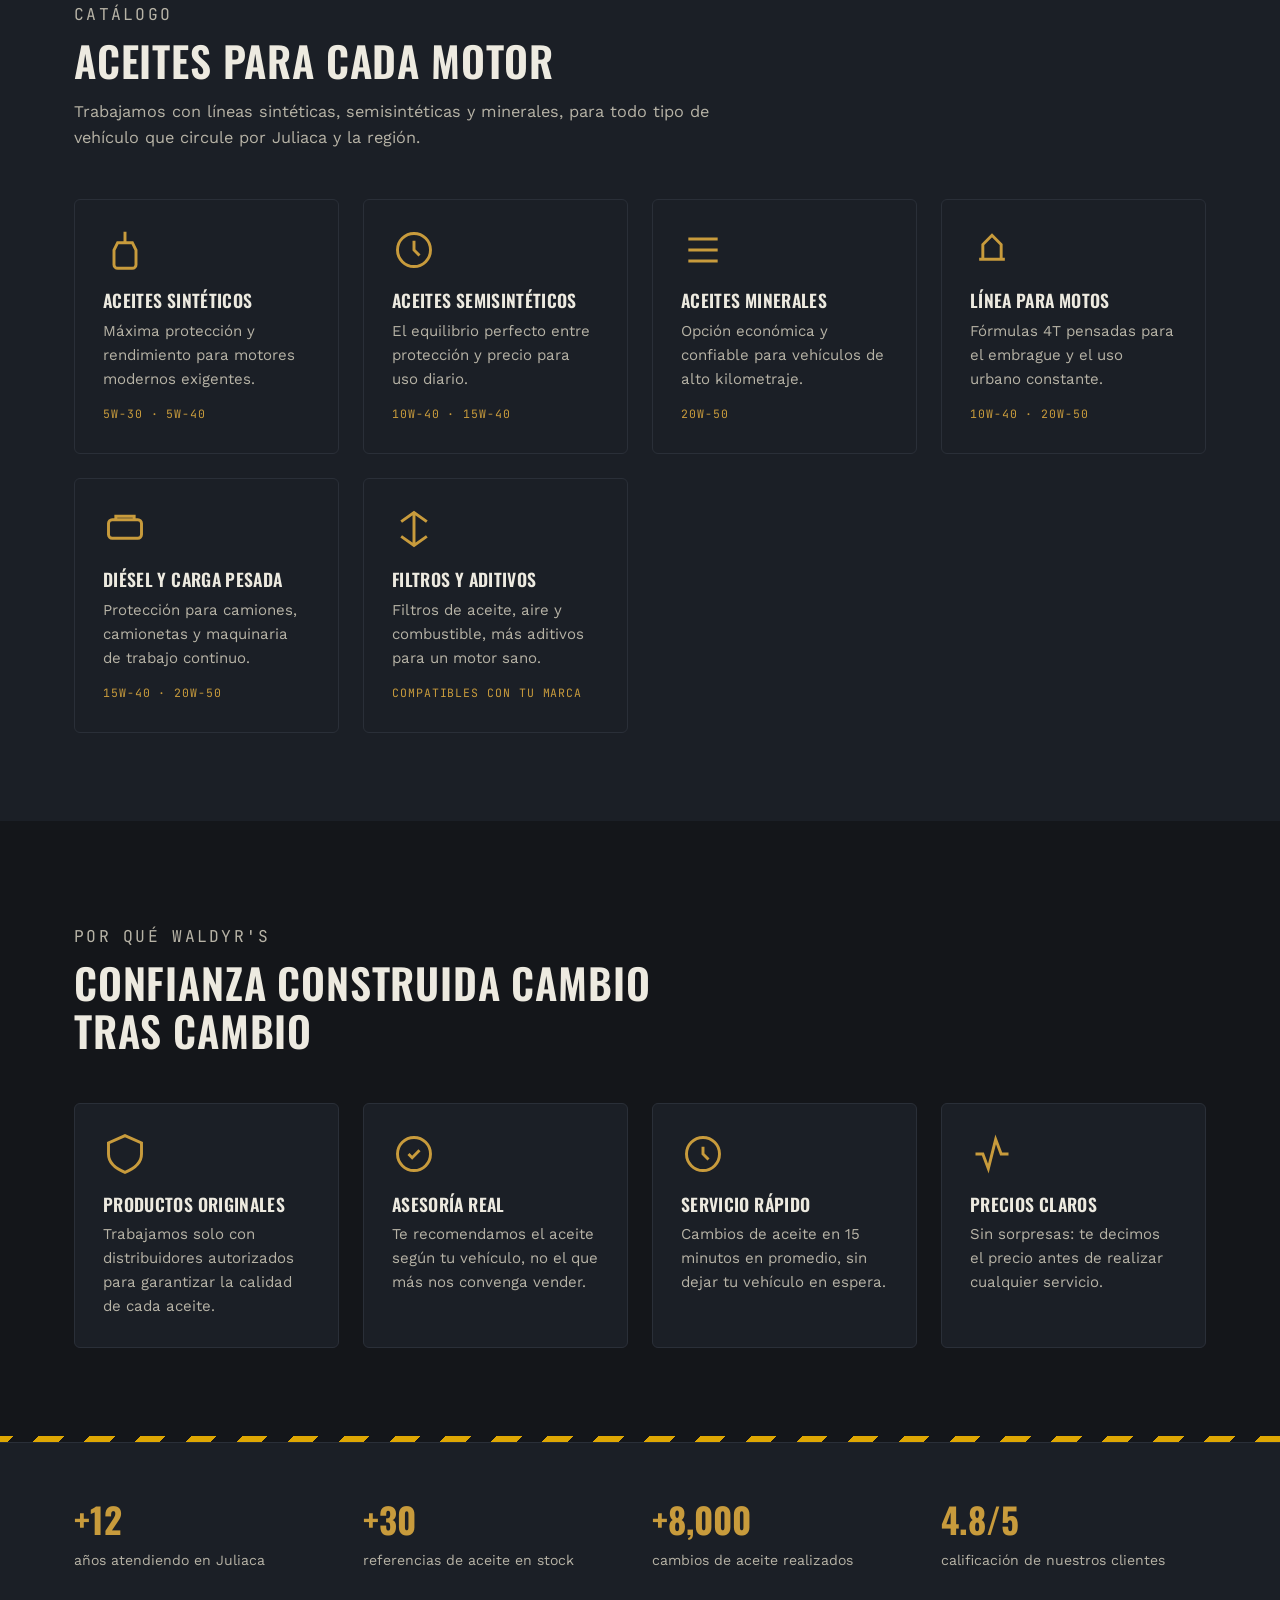
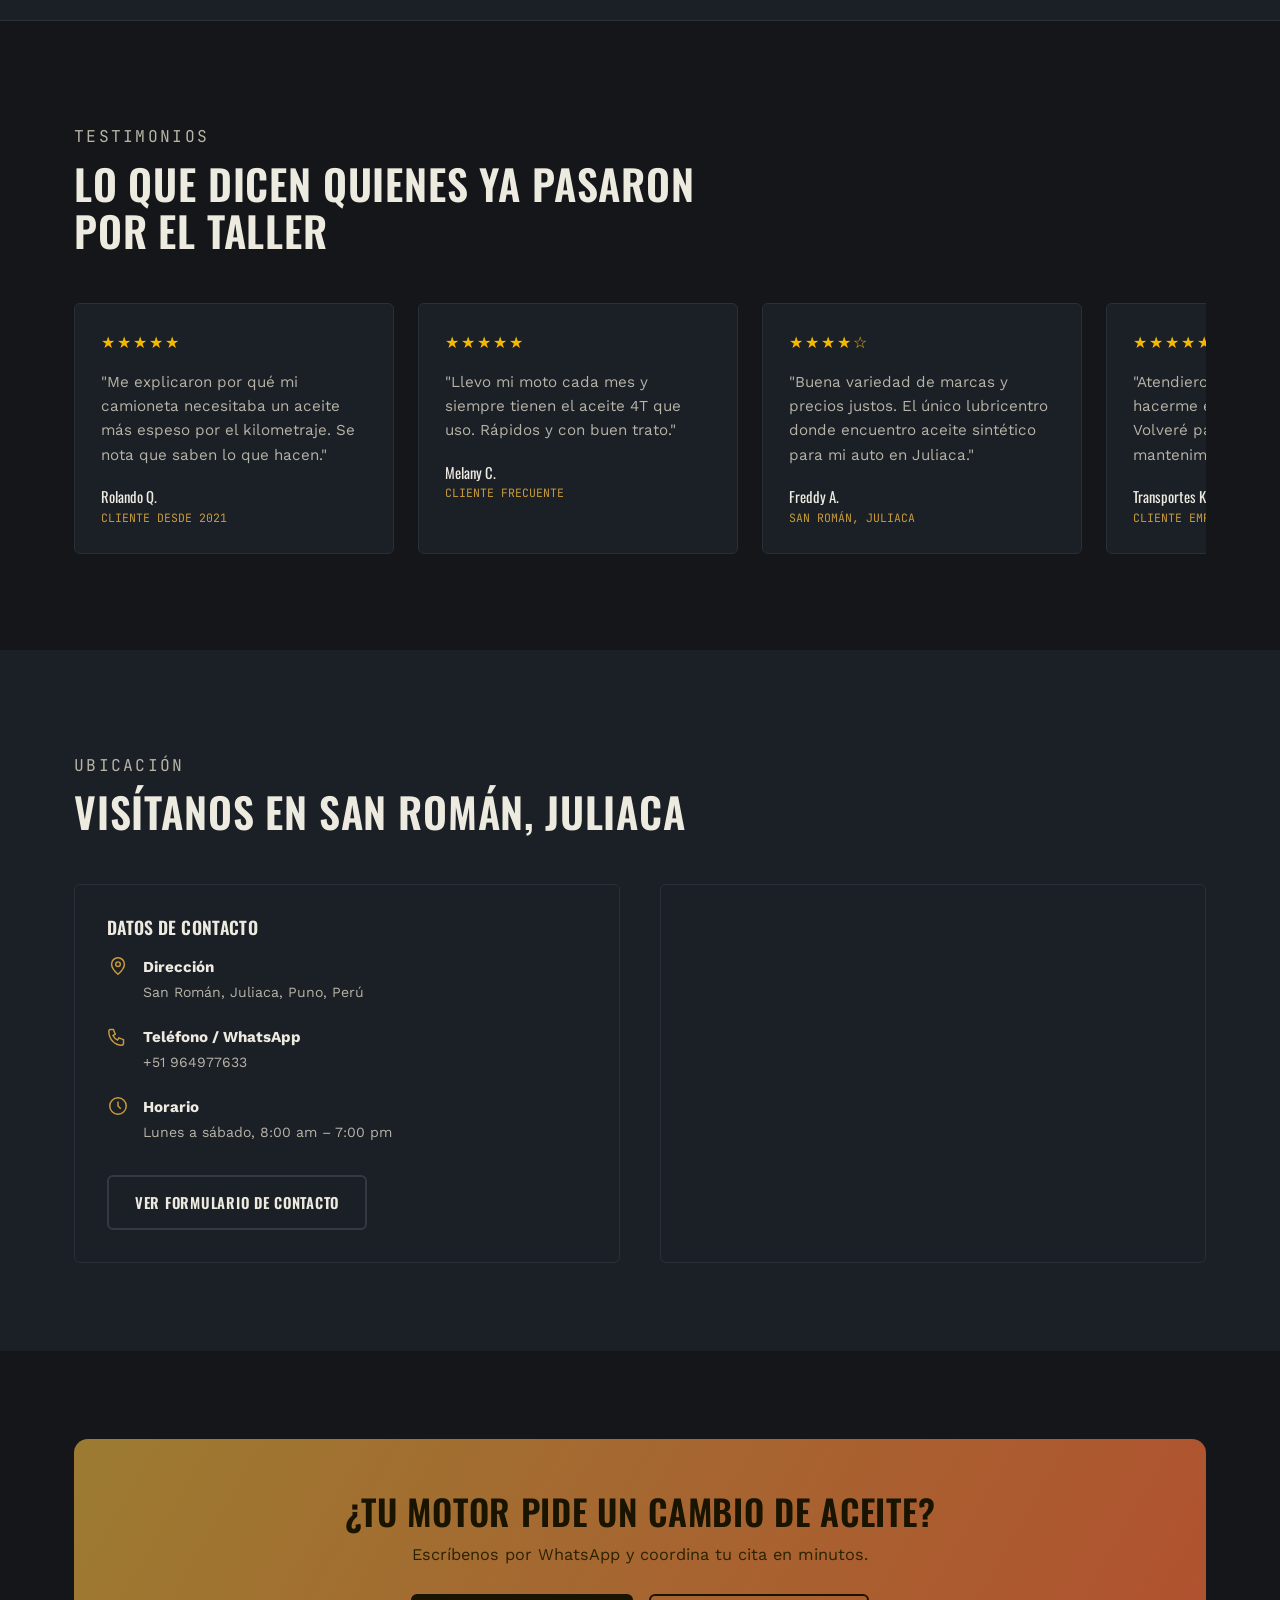
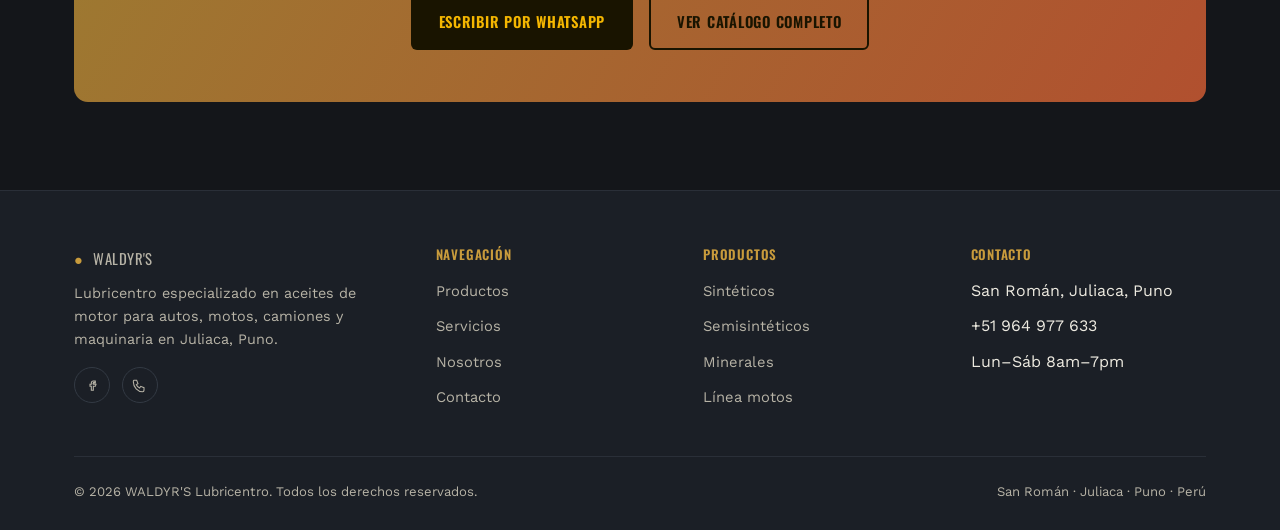
==== commit f5d28b5b: "Update index.html" ====
--- a/index.html
+++ b/index.html
@@ -21,7 +21,7 @@
       <li><a href="contacto.html">Contacto</a></li>
     </ul>
     <div class="nav-cta">
-      <a href="https://wa.me/51900000000" target="_blank" class="btn btn-primary">WhatsApp</a>
+      <a href="https://wa.me/51964977633" target="_blank" class="btn btn-primary">WhatsApp</a>
       <button class="burger" aria-label="Abrir menú" aria-expanded="false">
         <span></span><span></span><span></span>
       </button>
@@ -329,7 +329,7 @@
         <h4>Contacto</h4>
         <ul>
           <li>San Román, Juliaca, Puno</li>
-          <li>+51 900 000 000</li>
+          <li>+51 964 977 633</li>
           <li>Lun–Sáb 8am–7pm</li>
         </ul>
       </div>
